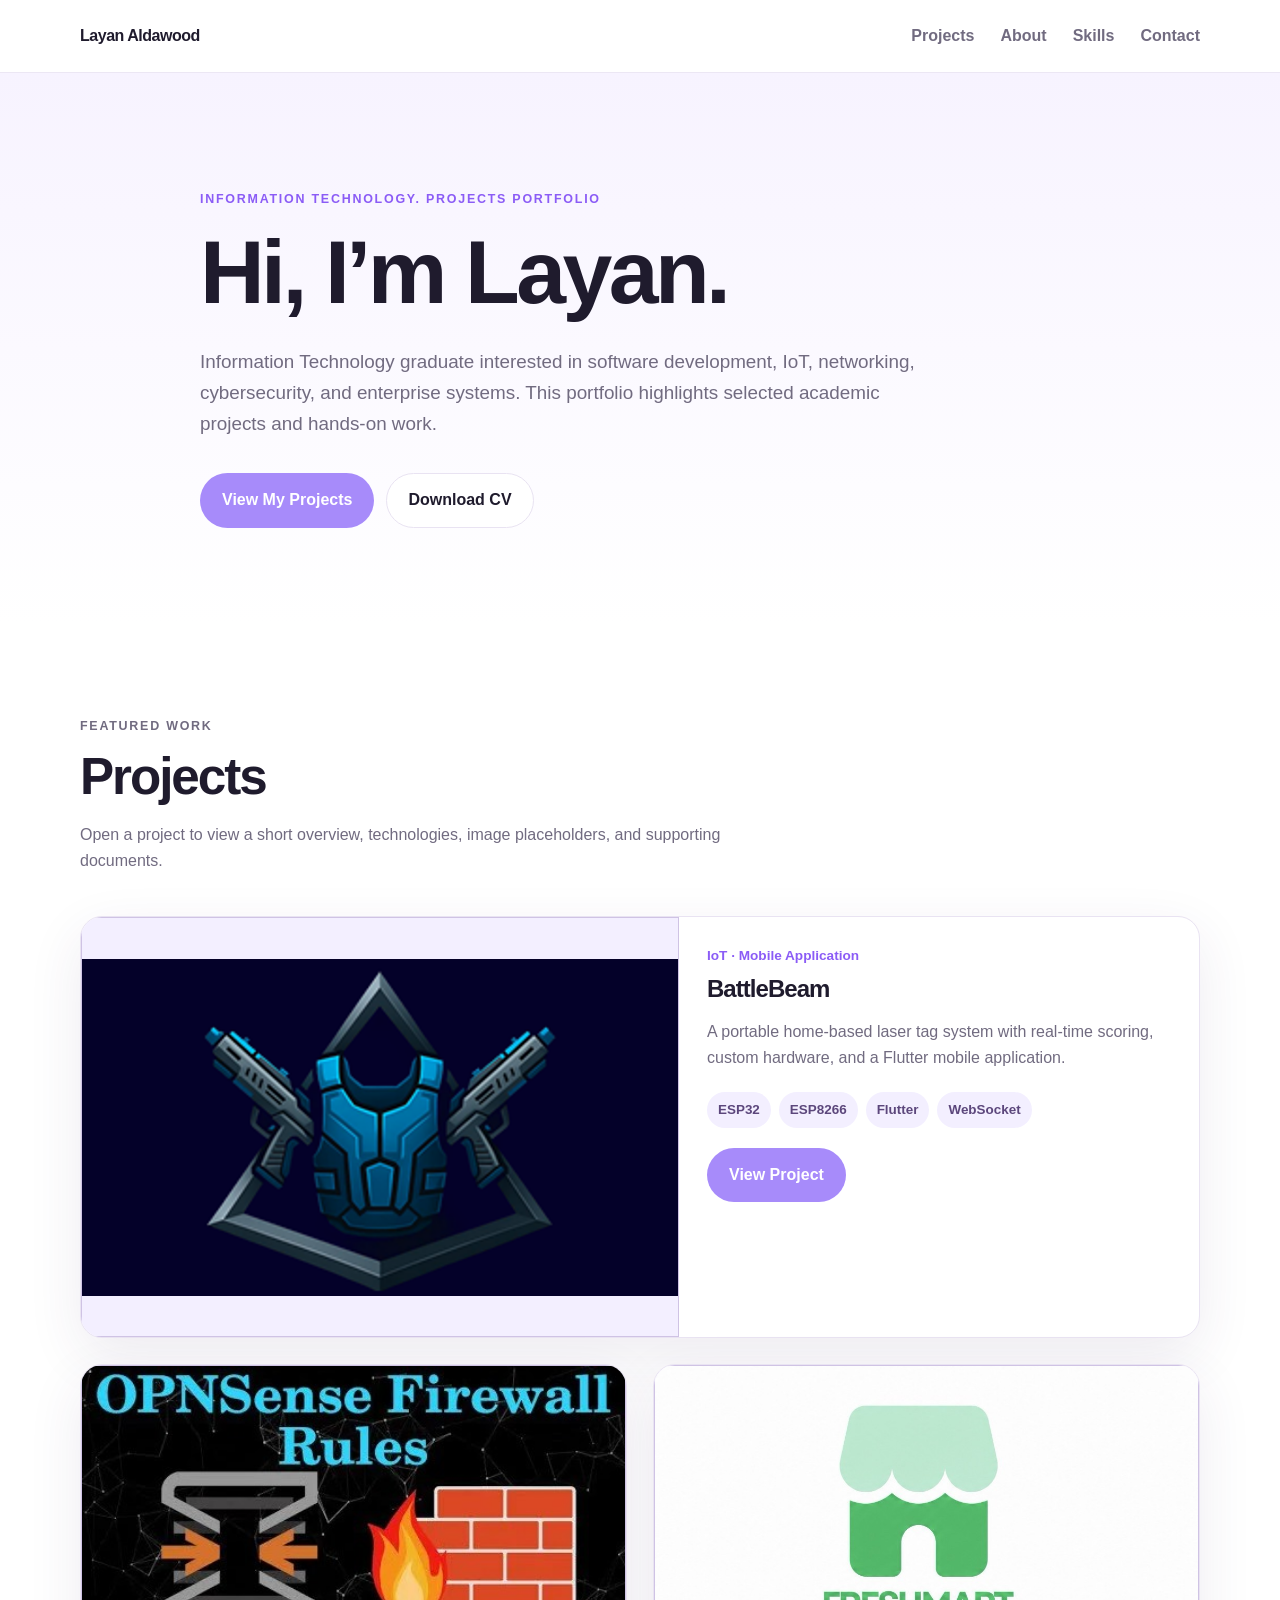
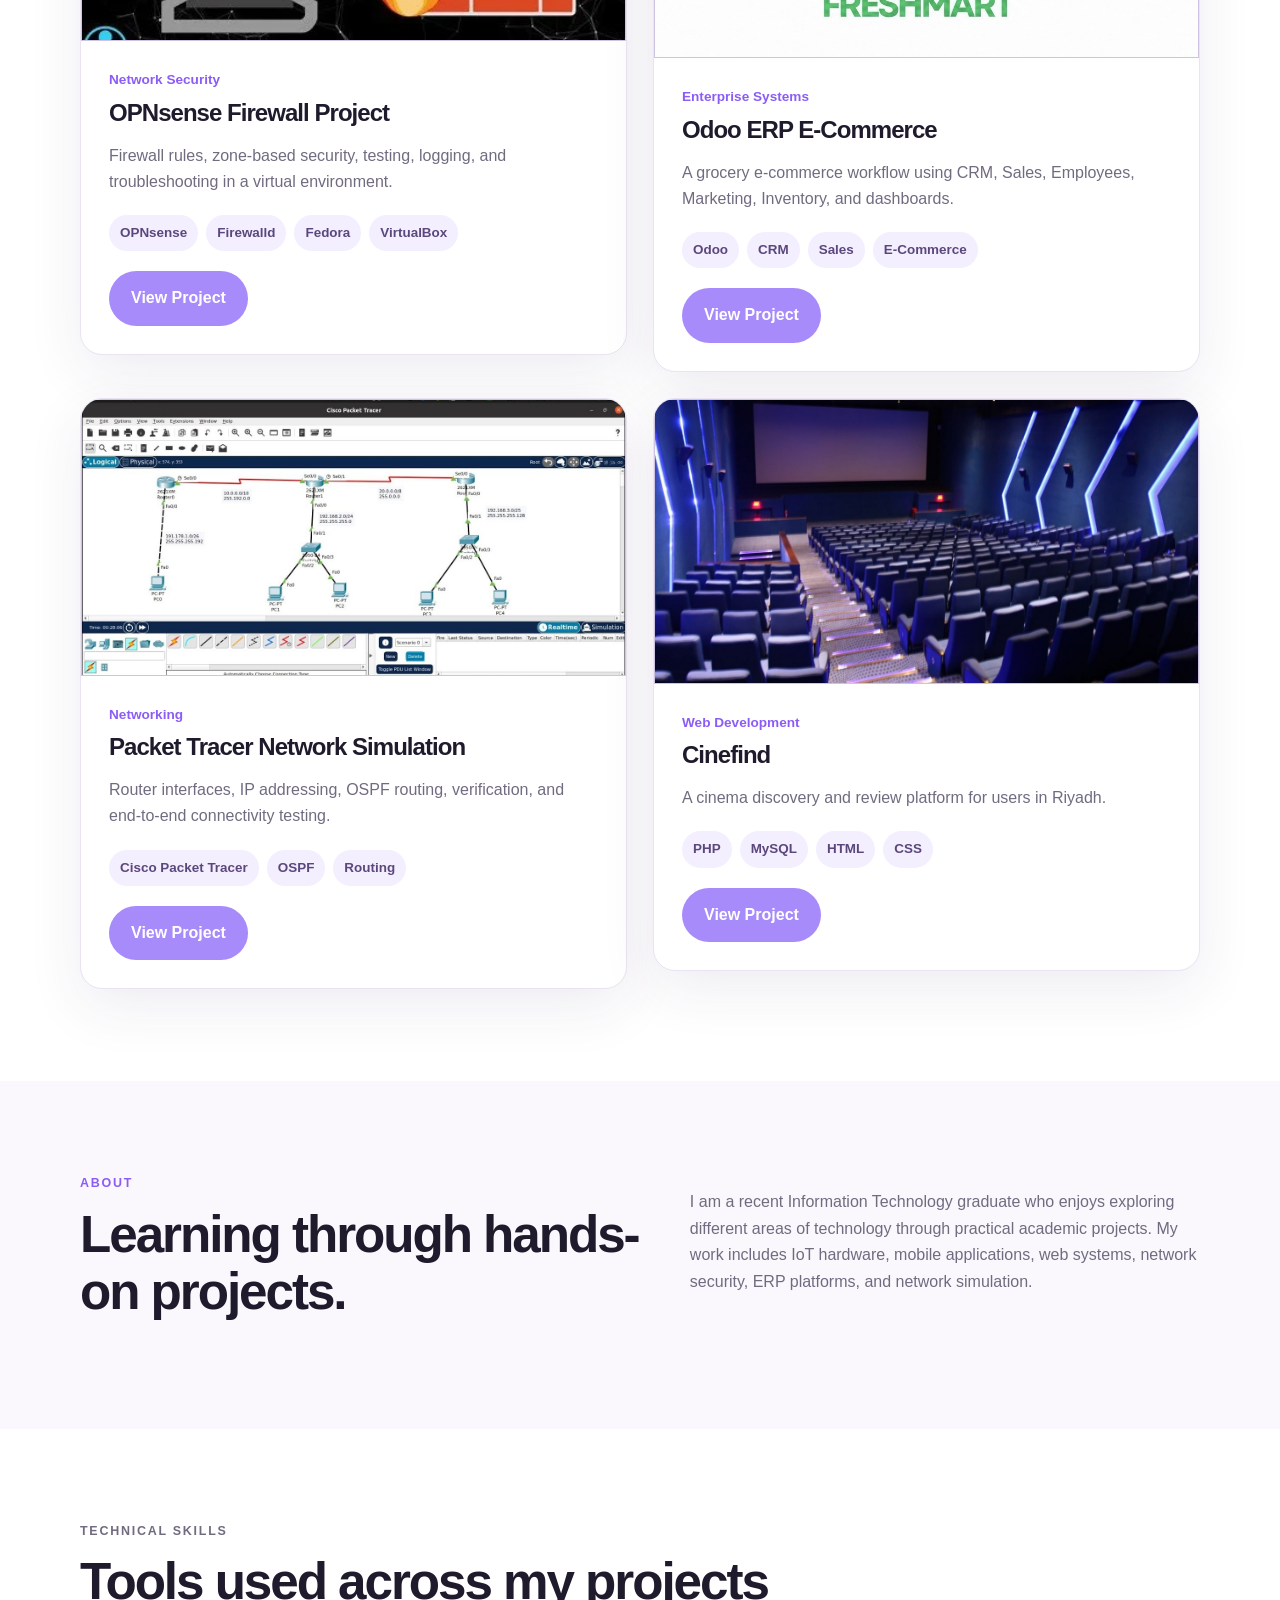
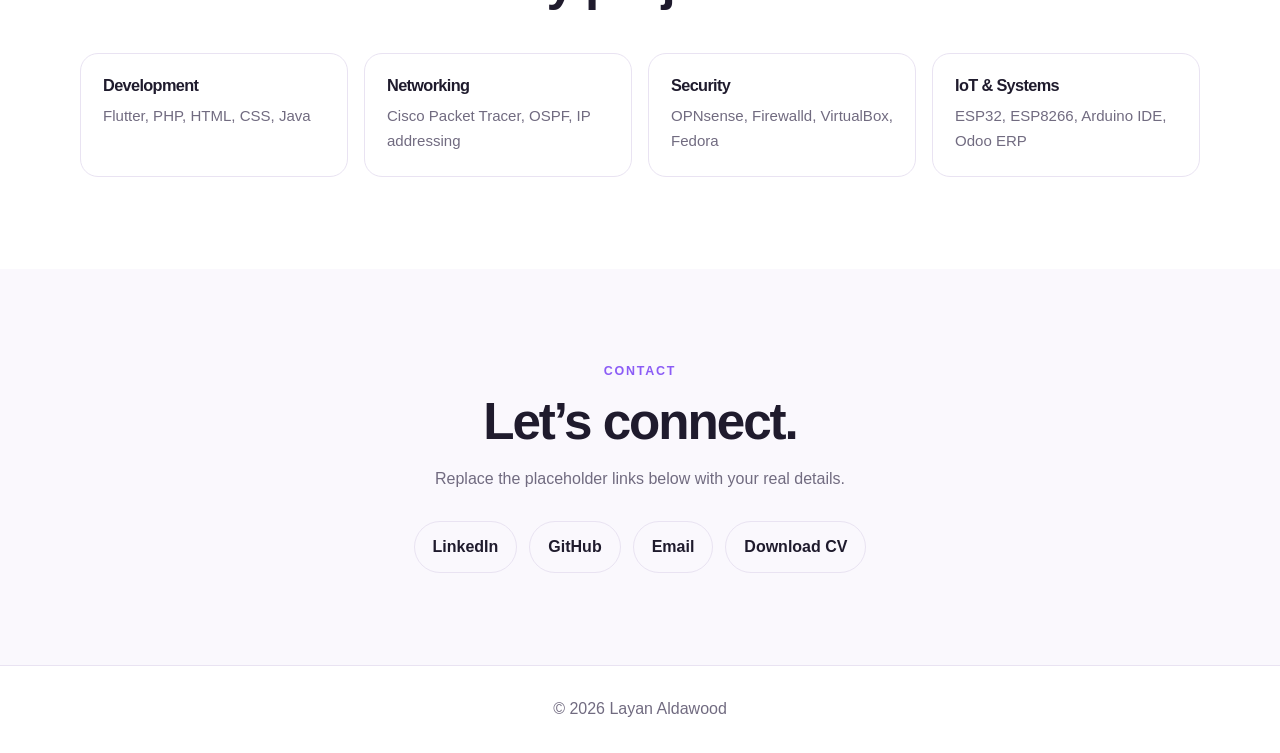
==== index.html @ c96e5647 "Update index.html" ====
<!DOCTYPE html>
<html lang="en">
 <head>
  <meta charset="utf-8"/>
  <meta content="width=device-width,initial-scale=1" name="viewport"/>
  <title>
   Layan Aldawood | IT Projects Portfolio
  </title>
  <meta content="Selected academic technology projects by Information Technology graduate Layan Aldawood." name="description"/>
  <link href="style.css" rel="stylesheet"/>
 </head>
 <body>
  <header class="site-header">
   <div class="container nav-wrap">
    <a class="brand" href="index.html">
     Layan Aldawood
    </a>
    <button aria-label="Open menu" class="menu-button">
     ☰
    </button>
    <nav class="nav-links">
     <a href="#projects">
      Projects
     </a>
     <a href="#about">
      About
     </a>
     <a href="#skills">
      Skills
     </a>
     <a href="#contact">
      Contact
     </a>
    </nav>
   </div>
  </header>
  <main>
   <section class="hero">
    <div class="container hero-content">
     <p class="eyebrow">
      INFORMATION TECHNOLOGY. PROJECTS PORTFOLIO
     </p>
     <h1>
      Hi, I’m Layan.
     </h1>
     <p class="hero-text">
      Information Technology graduate interested in software development, IoT, networking, cybersecurity, and enterprise systems. This portfolio highlights selected academic projects and hands-on work.
     </p>
     <div class="button-row">
      <a class="button primary" href="#projects">
       View My Projects
      </a>
      <a class="button secondary" href="resume/Layan_CV.pdf">
       Download CV
      </a>
     </div>
    </div>
   </section>
   <section class="section" id="projects">
    <div class="container">
     <div class="section-heading">
      <p class="eyebrow">
       FEATURED WORK
      </p>
      <h2>
       Projects
      </h2>
      <p>
       Open a project to view a short overview, technologies, image placeholders, and supporting documents.
      </p>
     </div>
     <div class="projects-grid">
      <article class="project-card featured">
       <div class="project-image placeholder image-wrap missing">
        <img alt="BattleBeam cover" src="images/battlebeam/cover1.png"/>
        <div class="placeholder-copy">
         <strong>
          Add BattleBeam cover
         </strong>
         <code>
          images/battlebeam/cover.png
         </code>
        </div>
       </div>
       <div class="project-card-content">
        <p class="project-type">
         IoT · Mobile Application
        </p>
        <h3>
         BattleBeam
        </h3>
        <p>
         A portable home-based laser tag system with real-time scoring, custom hardware, and a Flutter mobile application.
        </p>
        <div class="tags">
         <span>
          ESP32
         </span>
         <span>
          ESP8266
         </span>
         <span>
          Flutter
         </span>
         <span>
          WebSocket
         </span>
        </div>
        <a class="button primary" href="battlebeam.html">
         View Project
        </a>
       </div>
      </article>
      <article class="project-card">
       <div class="project-image placeholder image-wrap missing">
        <img alt="OPNsense project cover" src="images/opnsense/cover.jpg"/>
        <div class="placeholder-copy">
         <strong>
          Add OPNsense cover
         </strong>
         <code>
          images/opnsense/cover.png
         </code>
        </div>
       </div>
       <div class="project-card-content">
        <p class="project-type">
         Network Security
        </p>
        <h3>
         OPNsense Firewall Project
        </h3>
        <p>
         Firewall rules, zone-based security, testing, logging, and troubleshooting in a virtual environment.
        </p>
        <div class="tags">
         <span>
          OPNsense
         </span>
         <span>
          Firewalld
         </span>
         <span>
          Fedora
         </span>
         <span>
          VirtualBox
         </span>
        </div>
        <a class="button primary" href="opnsense.html">
         View Project
        </a>
       </div>
      </article>
      <article class="project-card">
       <div class="project-image placeholder image-wrap missing">
        <img alt="Odoo ERP project cover" src="images/erp/cover1.jpg"/>
        <div class="placeholder-copy">
         <strong>
          Add ERP cover
         </strong>
         <code>
          images/erp/cover.png
         </code>
        </div>
       </div>
       <div class="project-card-content">
        <p class="project-type">
         Enterprise Systems
        </p>
        <h3>
         Odoo ERP E-Commerce
        </h3>
        <p>
         A grocery e-commerce workflow using CRM, Sales, Employees, Marketing, Inventory, and dashboards.
        </p>
        <div class="tags">
         <span>
          Odoo
         </span>
         <span>
          CRM
         </span>
         <span>
          Sales
         </span>
         <span>
          E-Commerce
         </span>
        </div>
        <a class="button primary" href="erp.html">
         View Project
        </a>
       </div>
      </article>
      <article class="project-card">
       <div class="project-image placeholder image-wrap missing">
        <img alt="Packet Tracer project cover" src="images/packettracer/cover.jpg"/>
        <div class="placeholder-copy">
         <strong>
          Add network topology cover
         </strong>
         <code>
          images/packettracer/cover.png
         </code>
        </div>
       </div>
       <div class="project-card-content">
        <p class="project-type">
         Networking
        </p>
        <h3>
         Packet Tracer Network Simulation
        </h3>
        <p>
         Router interfaces, IP addressing, OSPF routing, verification, and end-to-end connectivity testing.
        </p>
        <div class="tags">
         <span>
          Cisco Packet Tracer
         </span>
         <span>
          OSPF
         </span>
         <span>
          Routing
         </span>
        </div>
        <a class="button primary" href="packettracer.html">
         View Project
        </a>
       </div>
      </article>
      <article class="project-card">
       <div class="project-image placeholder image-wrap missing">
        <img alt="Cinefind project cover" src="images/cinefind/cover.jpg"/>
        <div class="placeholder-copy">
         <strong>
          Add Cinefind cover
         </strong>
         <code>
          images/cinefind/cover.png
         </code>
        </div>
       </div>
       <div class="project-card-content">
        <p class="project-type">
         Web Development
        </p>
        <h3>
         Cinefind
        </h3>
        <p>
         A cinema discovery and review platform for users in Riyadh.
        </p>
        <div class="tags">
         <span>
          PHP
         </span>
         <span>
          MySQL
         </span>
         <span>
          HTML
         </span>
         <span>
          CSS
         </span>
        </div>
        <a class="button primary" href="cinefind.html">
         View Project
        </a>
       </div>
      </article>
     </div>
    </div>
   </section>
   <section class="section soft-section" id="about">
    <div class="container content-grid">
     <div>
      <p class="eyebrow">
       ABOUT
      </p>
      <h2>
       Learning through hands-on projects.
      </h2>
     </div>
     <p class="project-copy">
      I am a recent Information Technology graduate who enjoys exploring different areas of technology through practical academic projects. My work includes IoT hardware, mobile applications, web systems, network security, ERP platforms, and network simulation.
     </p>
    </div>
   </section>
   <section class="section" id="skills">
    <div class="container">
     <div class="section-heading">
      <p class="eyebrow">
       TECHNICAL SKILLS
      </p>
      <h2>
       Tools used across my projects
      </h2>
     </div>
     <div class="skills-grid">
      <div class="skill-card">
       <h3>
        Development
       </h3>
       <p>
        Flutter, PHP, HTML, CSS, Java
       </p>
      </div>
      <div class="skill-card">
       <h3>
        Networking
       </h3>
       <p>
        Cisco Packet Tracer, OSPF, IP addressing
       </p>
      </div>
      <div class="skill-card">
       <h3>
        Security
       </h3>
       <p>
        OPNsense, Firewalld, VirtualBox, Fedora
       </p>
      </div>
      <div class="skill-card">
       <h3>
        IoT &amp; Systems
       </h3>
       <p>
        ESP32, ESP8266, Arduino IDE, Odoo ERP
       </p>
      </div>
     </div>
    </div>
   </section>
   <section class="section soft-section" id="contact">
    <div class="container contact-box">
     <p class="eyebrow">
      CONTACT
     </p>
     <h2>
      Let’s connect.
     </h2>
     <p class="project-copy">
      Replace the placeholder links below with your real details.
     </p>
     <div class="contact-links">
      <a href="#">
       LinkedIn
      </a>
      <a href="#">
       GitHub
      </a>
      <a href="mailto:your-email@example.com">
       Email
      </a>
      <a href="resume/Layan_CV.pdf">
       Download CV
      </a>
     </div>
    </div>
   </section>
  </main>
  <footer>
   © 2026 Layan Aldawood
  </footer>
  <script src="script.js">
  </script>
 </body>
</html>
---- style.css ----
:root {

    --bg: #ffffff;

    --text: #1f1b2d;

    --muted: #716b80;

    --line: #e9e3f2;

    --soft: #faf8fd;

    --accent: #a78bfa;

    --accent-dark: #8b5cf6;

    --accent-soft: #f3efff;

    --card: #ffffff;

    --radius: 22px;

    --shadow: 0 18px 55px rgba(69, 45, 105, 0.09);

}

/* ================= GENERAL ================= */

* {

    box-sizing: border-box;

}

html {

    scroll-behavior: smooth;

}

body {

    margin: 0;

    font-family: Inter, Arial, Helvetica, sans-serif;

    color: var(--text);

    background: var(--bg);

    line-height: 1.65;

}

img {

    max-width: 100%;

    display: block;

}

a {

    color: inherit;

}

.container {

    width: min(1120px, calc(100% - 40px));

    margin: 0 auto;

}


/* ================= HEADER ================= */

.site-header {

    position: sticky;

    top: 0;

    z-index: 20;

    background: rgba(255, 255, 255, 0.9);

    backdrop-filter: blur(14px);

    border-bottom: 1px solid rgba(233, 227, 242, 0.85);

}

.nav-wrap {

    min-height: 72px;

    display: flex;

    align-items: center;

    justify-content: space-between;

}

.brand {

    font-weight: 850;

    text-decoration: none;

    letter-spacing: -0.03em;

}

.nav-links {

    display: flex;

    gap: 26px;

}

.nav-links a {

    text-decoration: none;

    color: var(--muted);

    font-weight: 650;

}

.nav-links a:hover {

    color: var(--accent-dark);

}

.menu-button {

    display: none;

    border: 0;

    background: transparent;

    font-size: 26px;

}


/* ================= HERO ================= */

.hero,

.project-hero {

    background: linear-gradient(

        180deg,

        #f7f3ff 0%,

        #ffffff 100%

    );

}

.hero {

    padding: 116px 0 96px;

}

.hero-content {

    max-width: 880px;

}

.eyebrow {

    margin: 0 0 12px;

    font-size: 0.78rem;

    font-weight: 850;

    letter-spacing: 0.14em;

    color: var(--accent-dark);

}

h1,

h2,

h3 {

    line-height: 1.12;

    letter-spacing: -0.04em;

}

h1 {

    font-size: clamp(3rem, 7vw, 6rem);

    margin: 0;

}

h2 {

    font-size: clamp(2rem, 4vw, 3.35rem);

    margin: 0 0 16px;

}

h3 {

    font-size: 1.5rem;

    margin: 0 0 10px;

}

.hero-text {

    max-width: 720px;

    color: var(--muted);

    font-size: 1.18rem;

    margin: 24px 0 34px;

}


/* ================= BUTTONS ================= */

.button {

    display: inline-flex;

    align-items: center;

    justify-content: center;

    padding: 13px 21px;

    border-radius: 999px;

    text-decoration: none;

    font-weight: 800;

    border: 1px solid transparent;

    transition: 0.2s ease;

}

.button.primary {

    color: #ffffff;

    background: var(--accent);

}

.button.primary:hover {

    background: var(--accent-dark);

    transform: translateY(-1px);

}

.button.secondary {

    background: #ffffff;

    border-color: var(--line);

}

.button.secondary:hover {

    border-color: var(--accent);

    color: var(--accent-dark);

}

.button-row {

    display: flex;

    flex-wrap: wrap;

    gap: 12px;

}


/* ================= SECTIONS ================= */

.section {

    padding: 92px 0;

}

.soft-section {

    background: var(--soft);

}

.section-heading {

    max-width: 720px;

    margin-bottom: 42px;

}

.section-heading p {

    color: var(--muted);

}


/* ================= PROJECT CARDS ================= */

.projects-grid {

    display: grid;

    grid-template-columns: repeat(2, 1fr);

    gap: 26px;

    align-items: start;

}

.project-card {

    overflow: hidden;

    border: 1px solid var(--line);

    border-radius: var(--radius);

    background: var(--card);

    box-shadow: var(--shadow);

    transition: 0.2s ease;

}

.project-card:hover {

    transform: translateY(-4px);

    border-color: #d9cdf5;

}

.project-card.featured {

    grid-column: span 2;

    display: grid;

    grid-template-columns: 1.15fr 1fr;

}

.project-card-content {

    padding: 28px;

}

.project-type {

    margin: 0 0 8px;

    color: var(--accent-dark);

    font-weight: 800;

    font-size: 0.85rem;

}

.project-card-content > p:not(.project-type) {

    color: var(--muted);

}


/* ================= PROJECT IMAGES ================= */

/*

    الصور العادية:

    الإطار يأخذ ارتفاع الصورة نفسها.

*/

.project-card:not(.featured) .project-image {

    min-height: 0;

    height: auto;

    padding: 0;

    display: block;

    background: var(--accent-soft);

}

/*

    BattleBeam فقط:

    يبقى له إطار كبير وثابت.

*/

.project-card.featured .project-image {

    height: 420px;

    min-height: 420px;

    display: flex;

    align-items: center;

    justify-content: center;

    background: var(--accent-soft);

}

/*

    الحاوية العامة للصورة.

*/

.image-wrap {

    position: relative;

    overflow: hidden;

}

/*

    صور المشاريع العادية:

    تظهر بالحجم الطبيعي داخل عرض الكارد.

*/

.project-card:not(.featured) .image-wrap img {

    width: 100%;

    height: auto;

    object-fit: contain;

    display: block;

}

/*

    صورة BattleBeam:

    تظهر كاملة داخل الإطار الكبير.

*/

.project-card.featured .image-wrap img {

    width: 100%;

    height: 100%;

    object-fit: contain;

    display: block;

}

/*

    صور صفحات المشاريع، مثل:

    hero.jpg وgallery.

*/

.hero-media img,

.gallery-item img {

    width: 100%;

    height: 100%;

    object-fit: contain;

    display: block;

}

/*

    إزالة المساحة الداخلية عندما تكون الصورة موجودة.

*/

.image-wrap:not(.missing) {

    padding: 0;

    border-style: solid;

    background: #ffffff;

}

/*

    إخفاء الصورة عندما لا تكون موجودة.

*/

.image-wrap.missing img {

    display: none;

}

/*

    إخفاء رسالة Add Image عندما تظهر الصورة.

*/

.image-wrap:not(.missing) .placeholder-copy {

    display: none;

}


/* ================= TAGS ================= */

.tags {

    display: flex;

    flex-wrap: wrap;

    gap: 8px;

    margin: 20px 0;

}

.tags span {

    padding: 7px 11px;

    border-radius: 999px;

    background: var(--accent-soft);

    color: #5c477c;

    font-size: 0.84rem;

    font-weight: 750;

}


/* ================= PLACEHOLDERS ================= */

.placeholder {

    position: relative;

    display: grid;

    place-items: center;

    padding: 24px;

    color: var(--muted);

    text-align: center;

    border: 1px dashed #cfc3e4;

    background: #f8f5fc;

    overflow: hidden;

}

.placeholder .placeholder-copy {

    position: relative;

    z-index: 2;

}

.placeholder strong {

    display: block;

    color: #493c5f;

    margin-bottom: 5px;

}

.placeholder code {

    font-size: 0.78rem;

    color: #766a86;

    overflow-wrap: anywhere;

}


/* ================= CONTENT ================= */

.content-grid {

    display: grid;

    grid-template-columns: 1.05fr 0.95fr;

    gap: 46px;

}

.project-copy,

.info-card p,

.info-card li {

    color: var(--muted);

}

.info-card {

    border: 1px solid var(--line);

    border-radius: 18px;

    padding: 26px;

    background: #ffffff;

}


/* ================= CONTACT ================= */

.contact-box {

    text-align: center;

}

.contact-links {

    display: flex;

    flex-wrap: wrap;

    justify-content: center;

    gap: 12px;

    margin-top: 28px;

}

.contact-links a {

    text-decoration: none;

    border: 1px solid var(--line);

    border-radius: 999px;

    padding: 12px 18px;

    font-weight: 800;

}

.contact-links a:hover {

    border-color: var(--accent);

    color: var(--accent-dark);

}


/* ================= FOOTER ================= */

footer {

    border-top: 1px solid var(--line);

    padding: 30px 0;

    color: var(--muted);

    text-align: center;

}


/* ================= PROJECT PAGES ================= */

.project-hero {

    padding: 86px 0 52px;

}

.project-hero h1 {

    font-size: clamp(2.8rem, 6vw, 5rem);

}

.hero-media {

    margin-top: 40px;

    min-height: 490px;

    border-radius: 24px;

}

.gallery-grid {

    display: grid;

    grid-template-columns: repeat(2, 1fr);

    gap: 18px;

}

.gallery-item {

    min-height: 250px;

    border-radius: 16px;

}

.documents {

    display: flex;

    flex-wrap: wrap;

    gap: 12px;

}

.back-link {

    display: inline-flex;

    margin-bottom: 20px;

    text-decoration: none;

    color: var(--accent-dark);

    font-weight: 800;

}

.note {

    padding: 18px;

    border: 1px solid #d8cdf0;

    background: #faf7ff;

    border-radius: 14px;

    color: #514661;

}


/* ================= SKILLS ================= */

.skills-grid {

    display: grid;

    grid-template-columns: repeat(4, 1fr);

    gap: 16px;

}

.skill-card {

    border: 1px solid var(--line);

    border-radius: 18px;

    padding: 22px;

    background: #ffffff;

}

.skill-card h3 {

    font-size: 1.02rem;

}

.skill-card p {

    margin: 0;

    color: var(--muted);

    font-size: 0.94rem;

}

.small {

    font-size: 0.92rem;

}

.center {

    text-align: center;

}


/* ================= MOBILE ================= */

@media (max-width: 820px) {

    .container {

        width: min(100% - 24px, 1120px);

    }

    .menu-button {

        display: block;

    }

    .nav-links {

        display: none;

        position: absolute;

        left: 12px;

        right: 12px;

        top: 70px;

        flex-direction: column;

        padding: 18px;

        border: 1px solid var(--line);

        border-radius: 16px;

        background: #ffffff;

        box-shadow: var(--shadow);

    }

    .nav-links.open {

        display: flex;

    }

    .hero {

        padding: 88px 0 70px;

    }

    .section {

        padding: 70px 0;

    }

    .projects-grid {

        grid-template-columns: 1fr;

    }

    .project-card.featured {

        grid-column: auto;

        display: block;

    }

    /*

        BattleBeam على الجوال.

    */

    .project-card.featured .project-image {

        height: 245px;

        min-height: 245px;

    }

    /*

        الصور العادية على الجوال:

        تبقى على قد الصورة.

    */

    .project-card:not(.featured) .project-image {

        min-height: 0;

        height: auto;

    }

    .project-card:not(.featured) .image-wrap img {

        width: 100%;

        height: auto;

    }

    .content-grid,

    .gallery-grid,

    .skills-grid {

        grid-template-columns: 1fr;

    }

    .hero-media {

        min-height: 320px;

    }

    .gallery-item {

        min-height: 210px;

    }

}
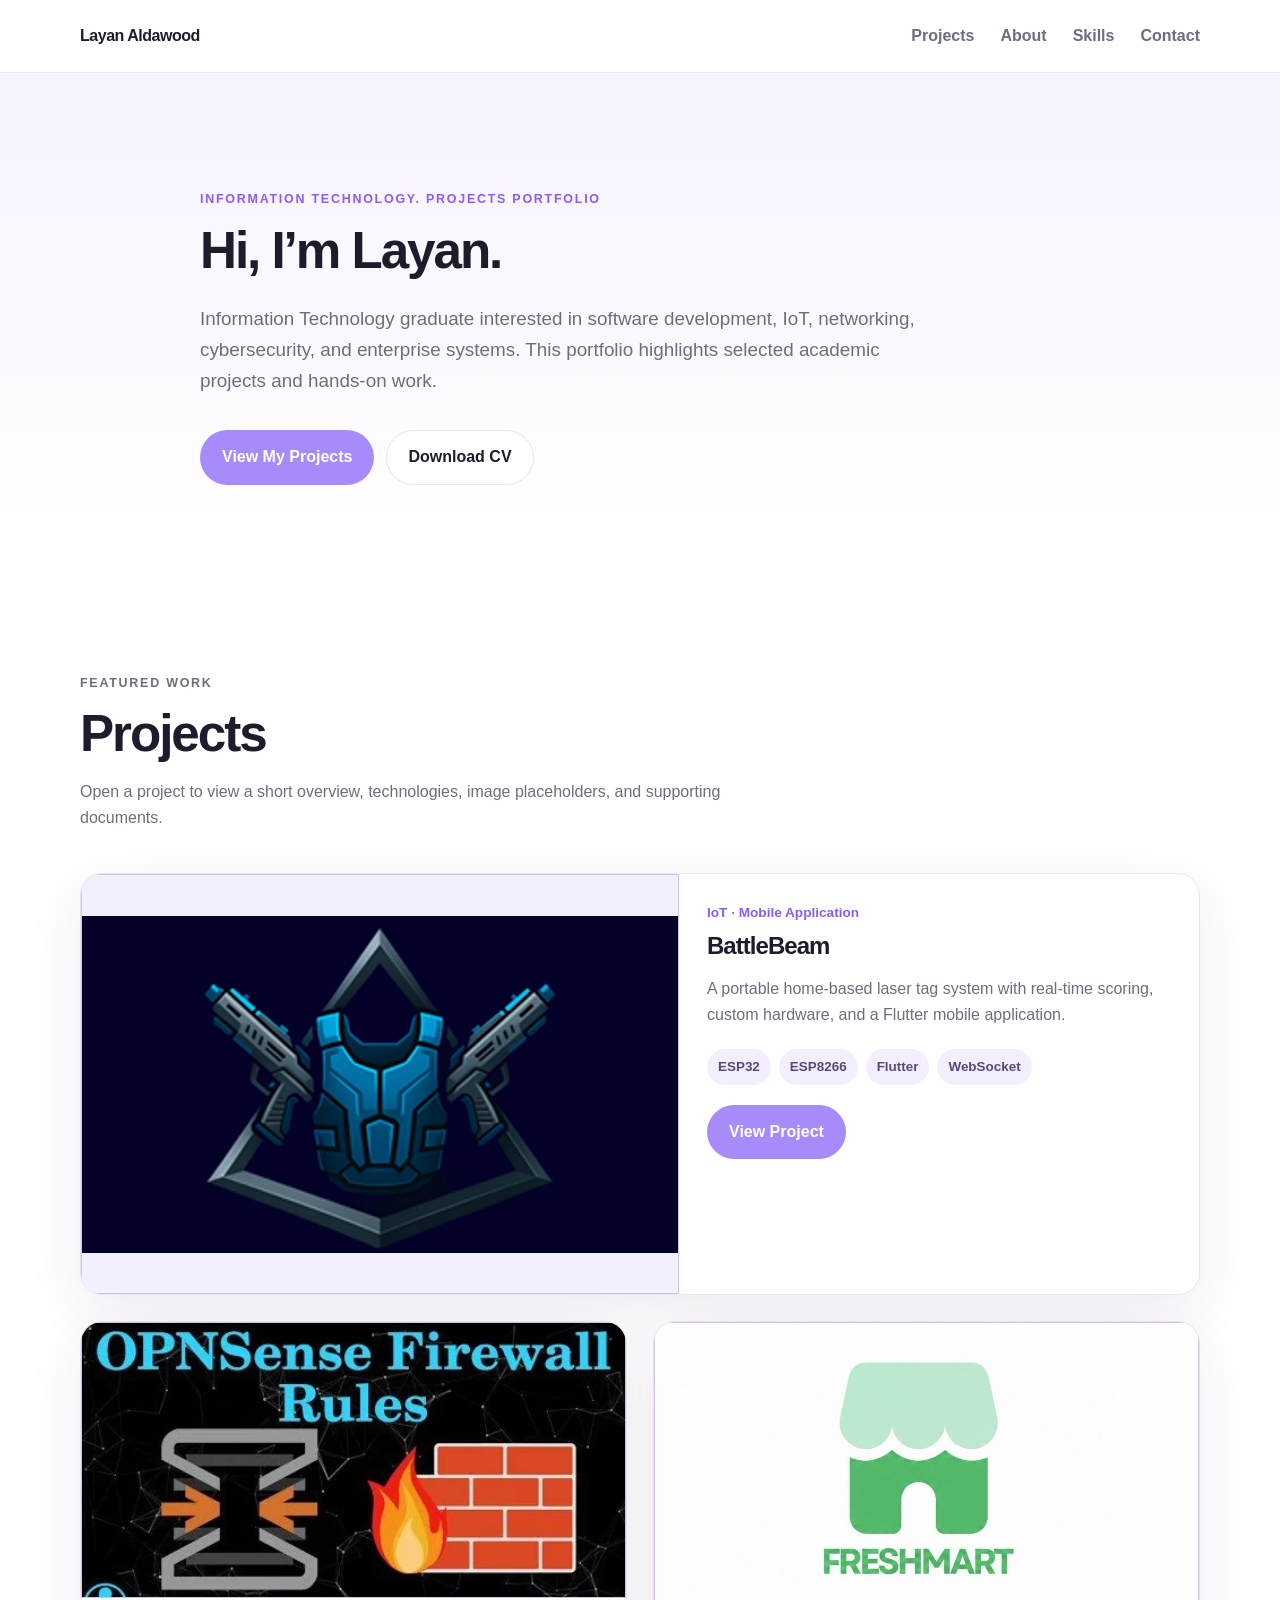
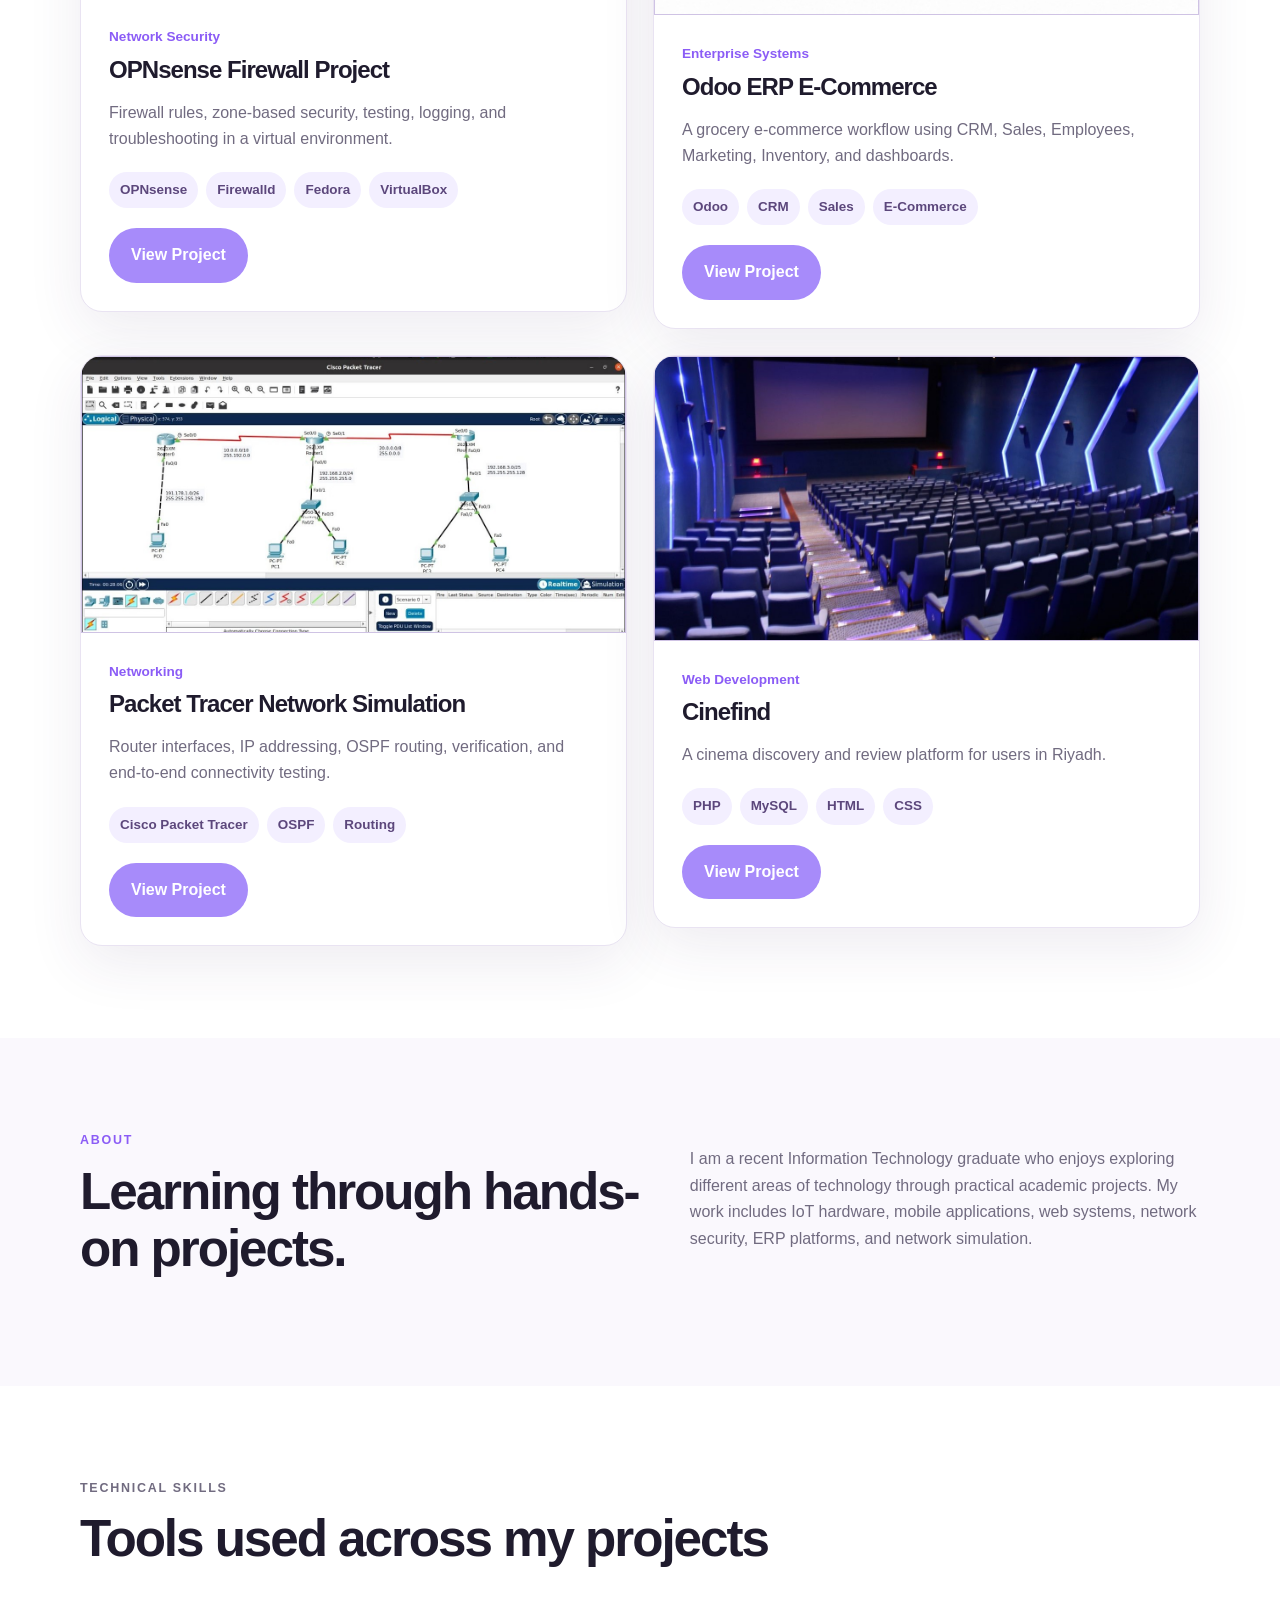
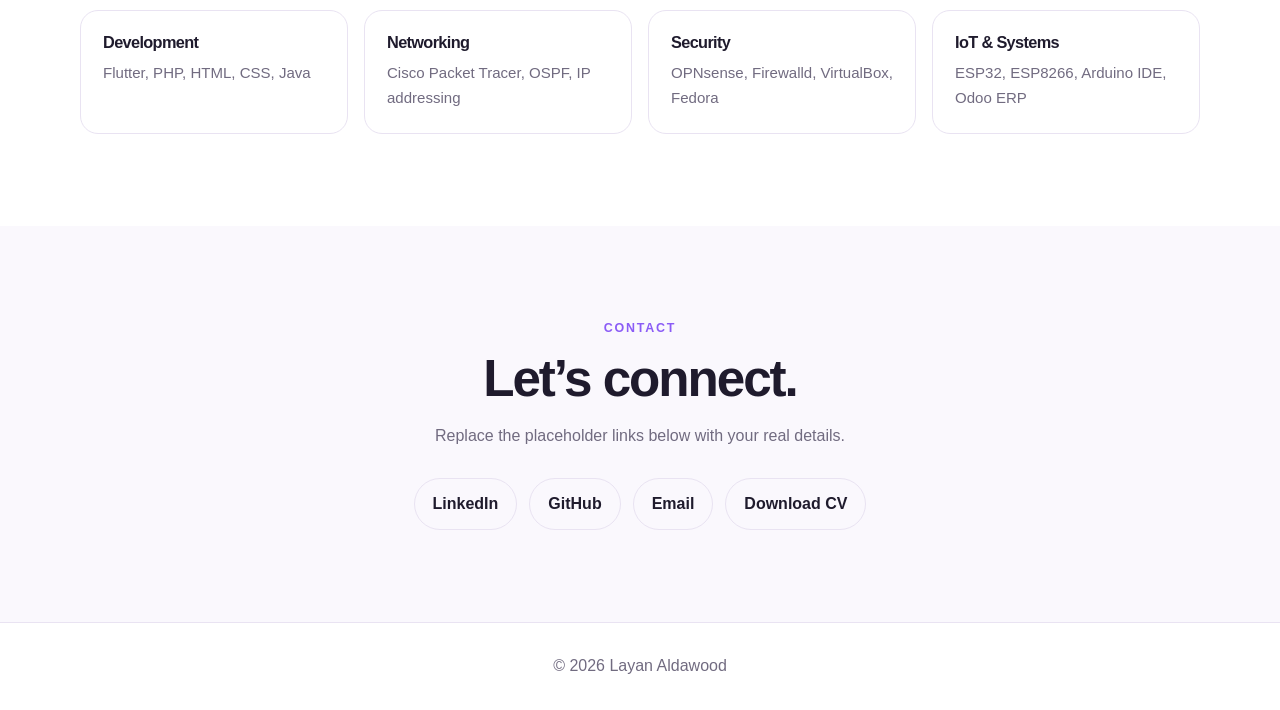
==== commit f6b89f3b: "Update index.html" ====
--- a/index.html
+++ b/index.html
@@ -40,9 +40,9 @@
      <p class="eyebrow">
       INFORMATION TECHNOLOGY. PROJECTS PORTFOLIO
      </p>
-     <h1>
+     <h2>
       Hi, I’m Layan.
-     </h1>
+     </h2>
      <p class="hero-text">
       Information Technology graduate interested in software development, IoT, networking, cybersecurity, and enterprise systems. This portfolio highlights selected academic projects and hands-on work.
      </p>
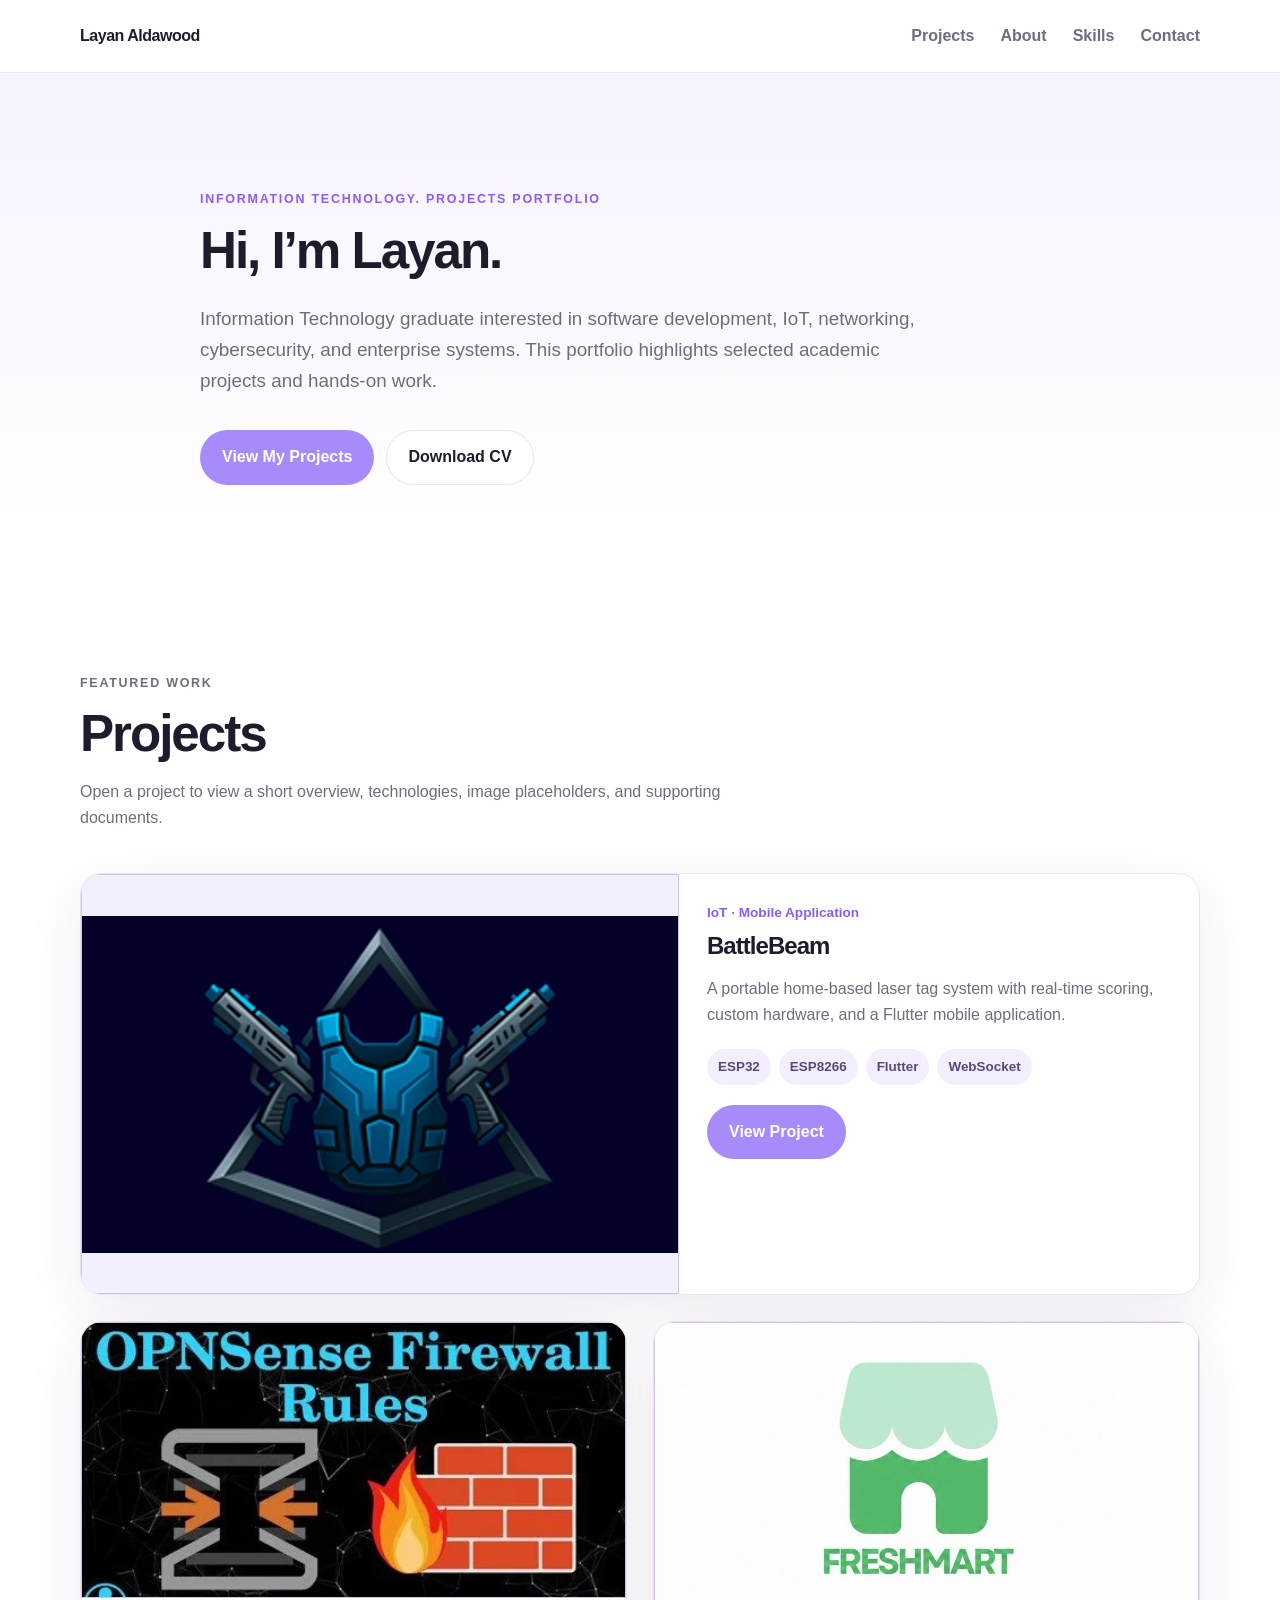
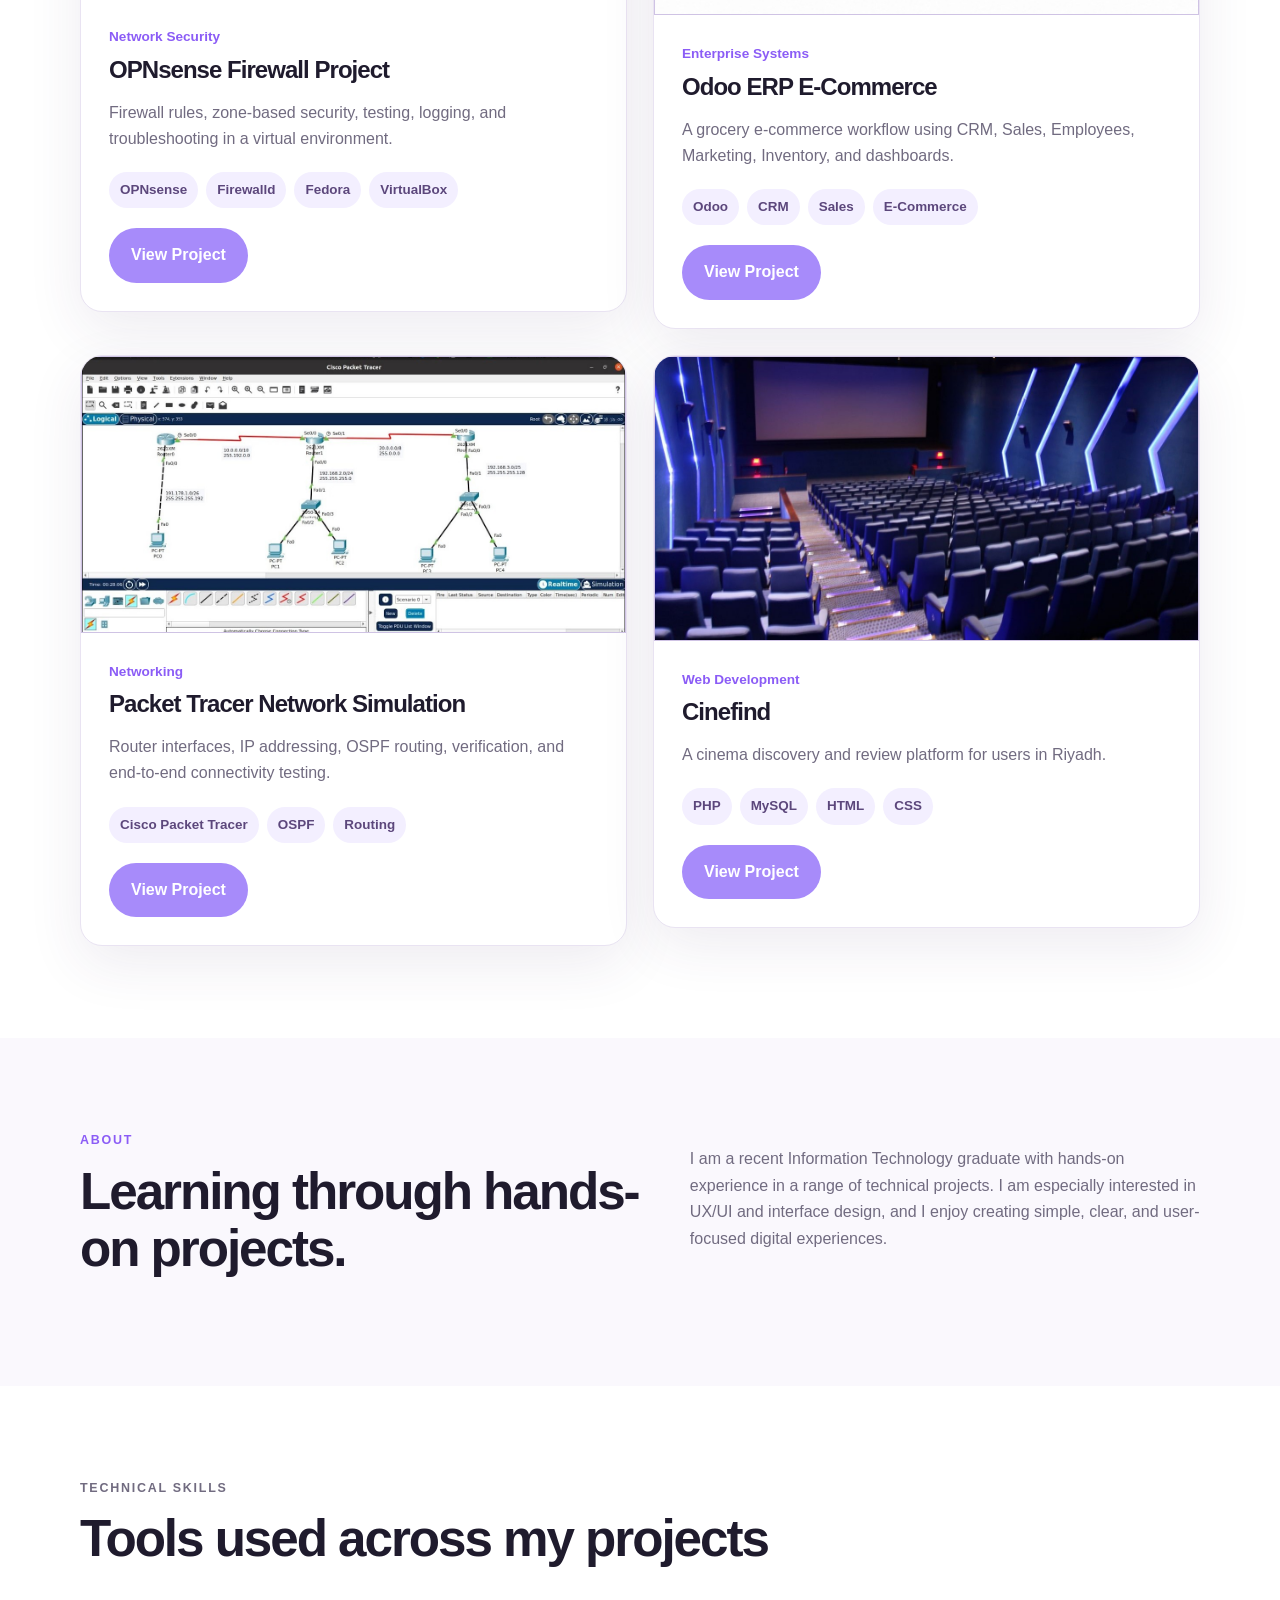
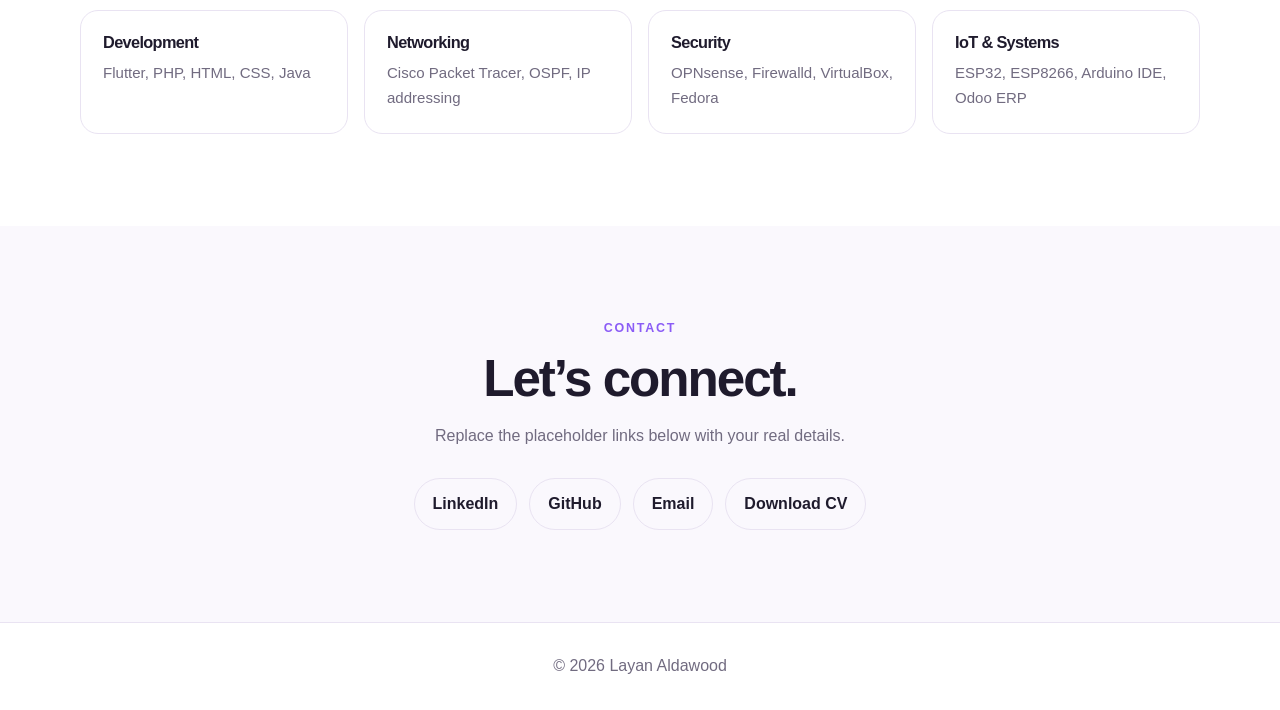
==== commit cbf58edb: "Update index.html" ====
--- a/index.html
+++ b/index.html
@@ -286,7 +286,7 @@
       </h2>
      </div>
      <p class="project-copy">
-      I am a recent Information Technology graduate who enjoys exploring different areas of technology through practical academic projects. My work includes IoT hardware, mobile applications, web systems, network security, ERP platforms, and network simulation.
+      I am a recent Information Technology graduate with hands-on experience in a range of technical projects. I am especially interested in UX/UI and interface design, and I enjoy creating simple, clear, and user-focused digital experiences.
      </p>
     </div>
    </section>
@@ -354,7 +354,7 @@
       <a href="#">
        GitHub
       </a>
-      <a href="mailto:your-email@example.com">
+      <a href="mailto:aldawoodlayan@gmail.com">
        Email
       </a>
       <a href="resume/Layan_CV.pdf">
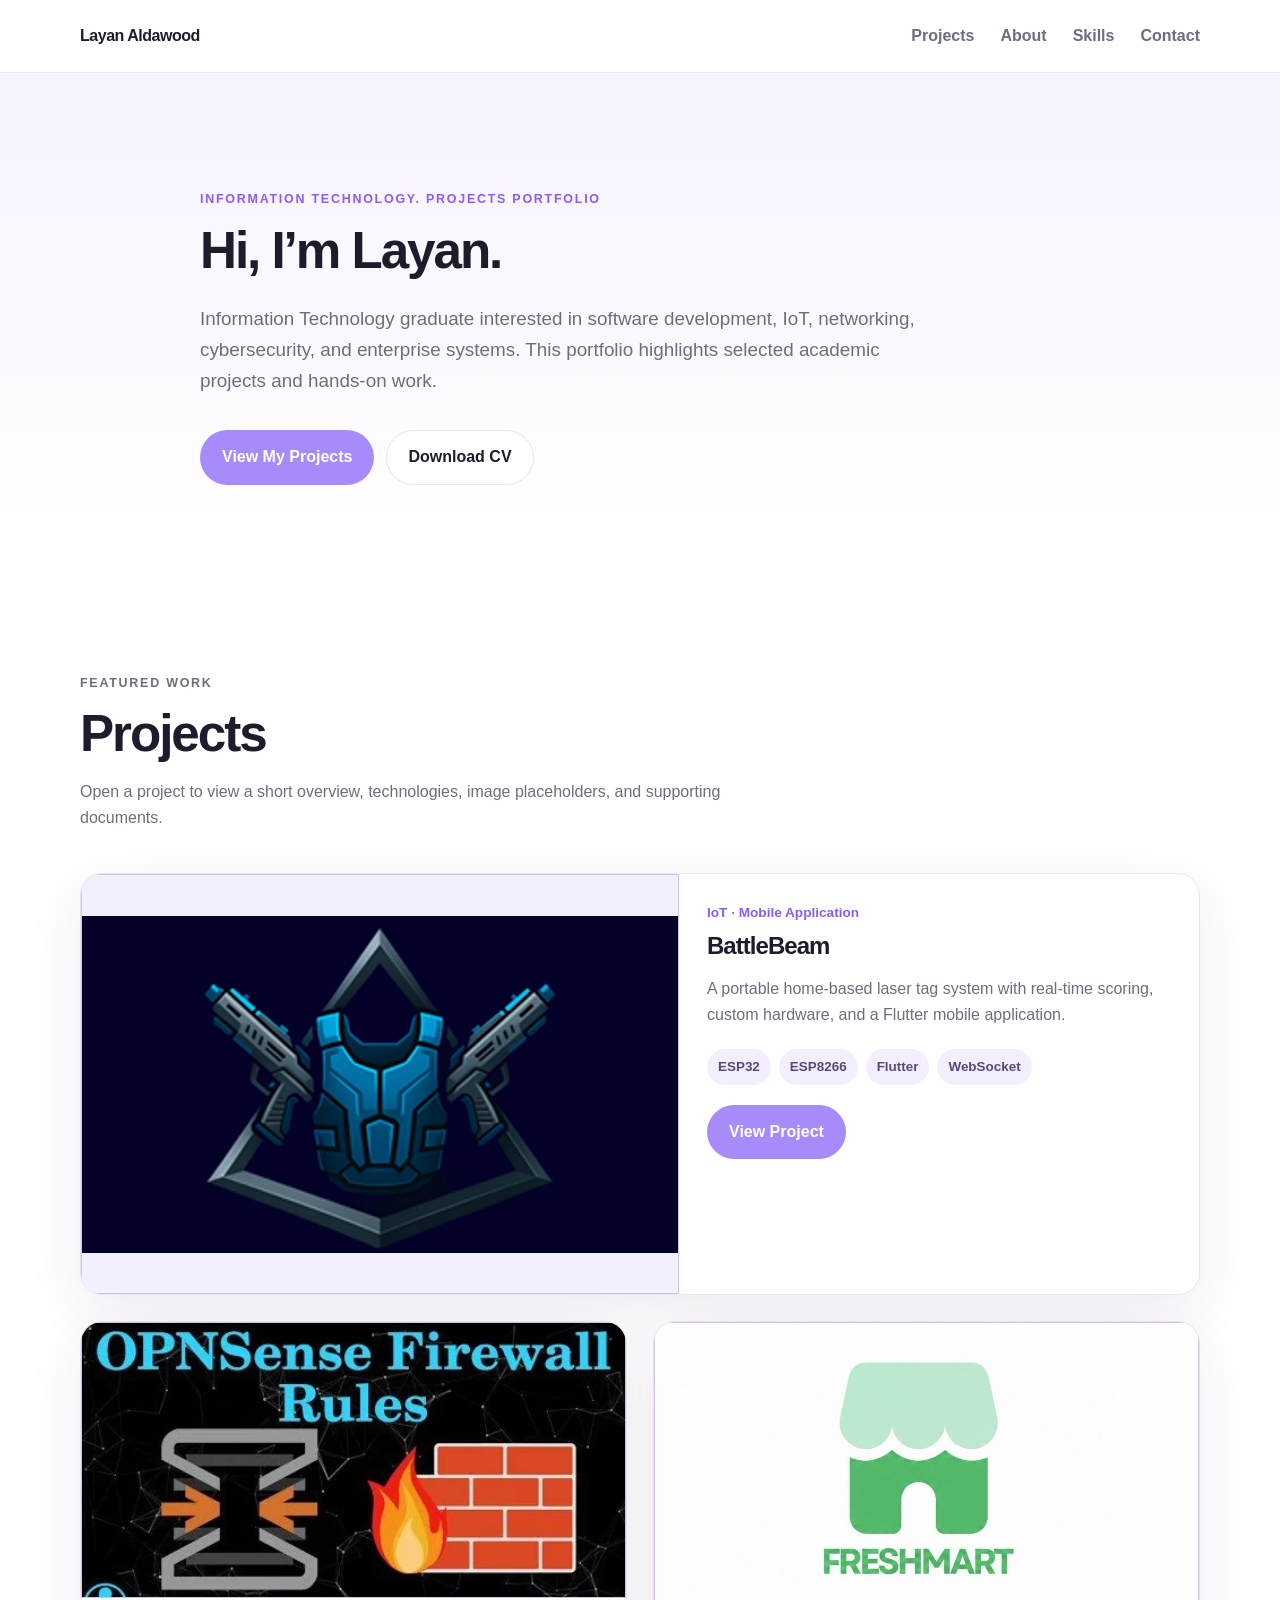
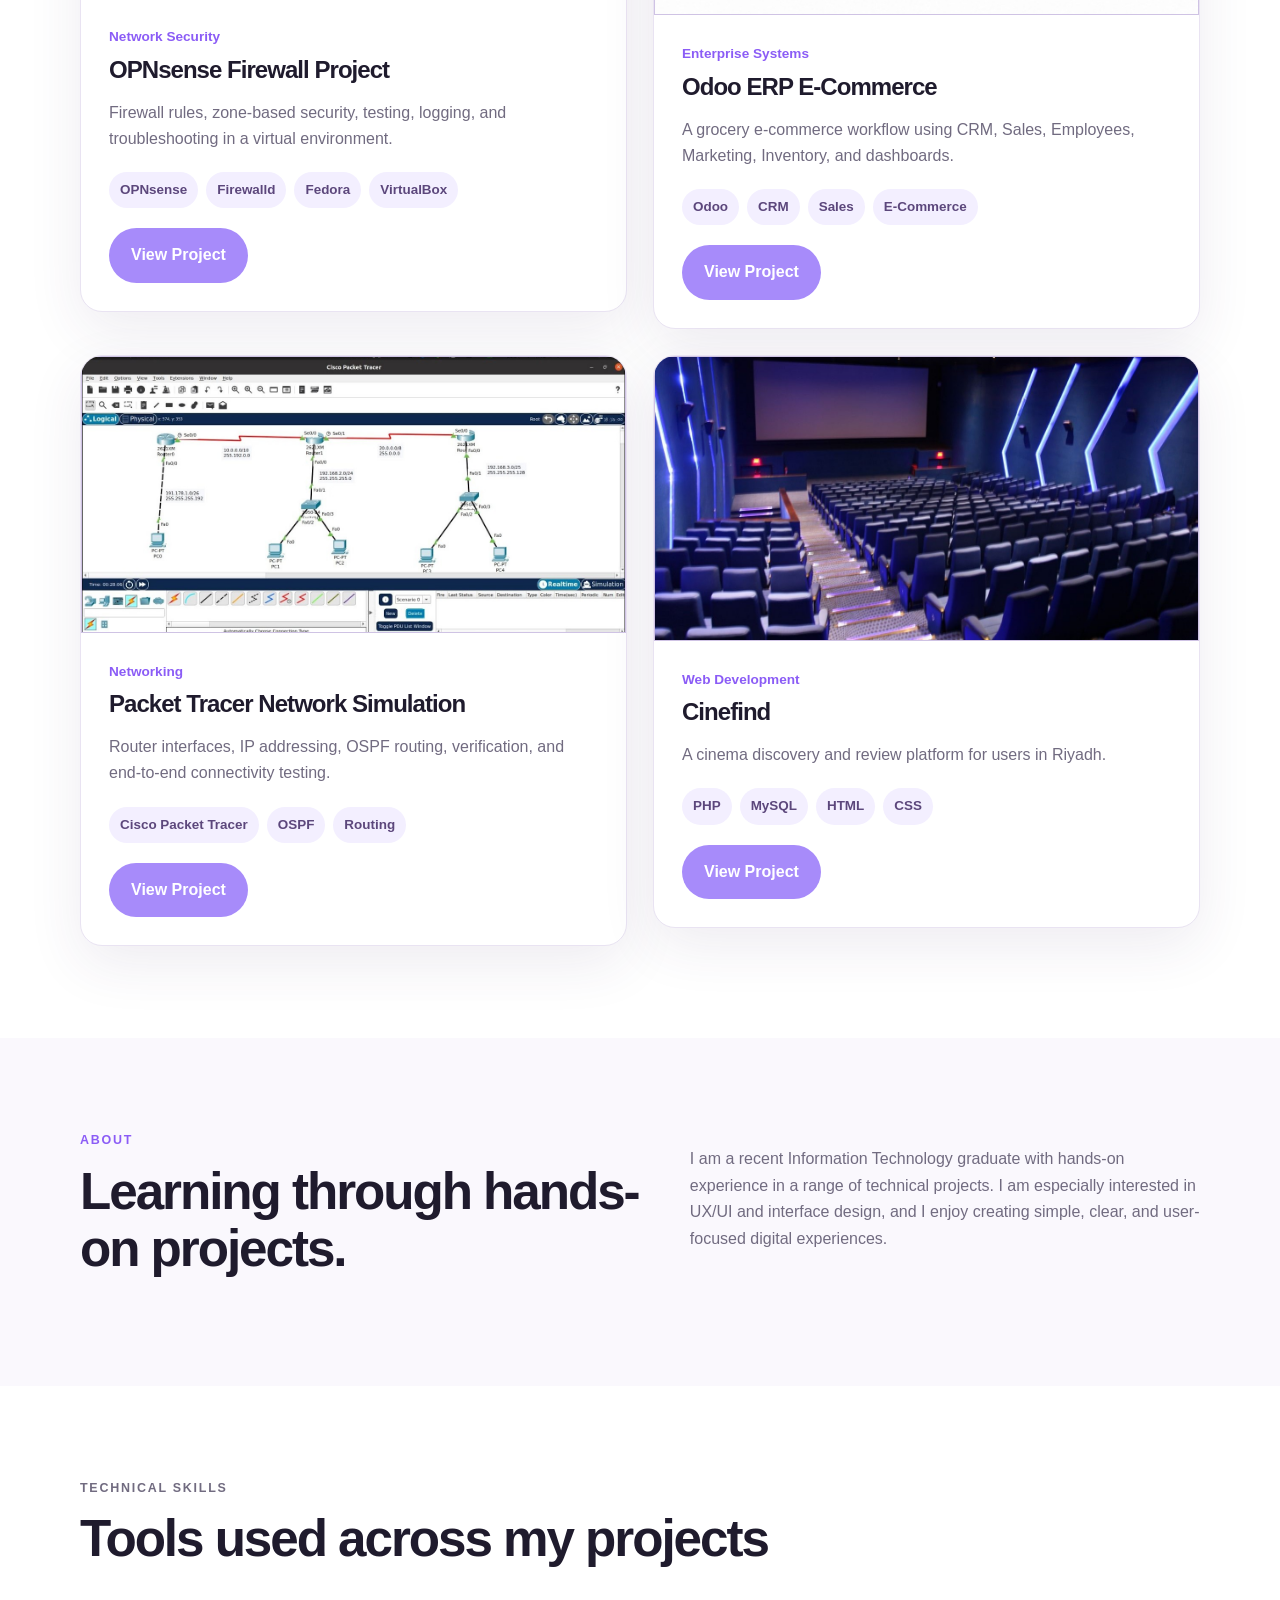
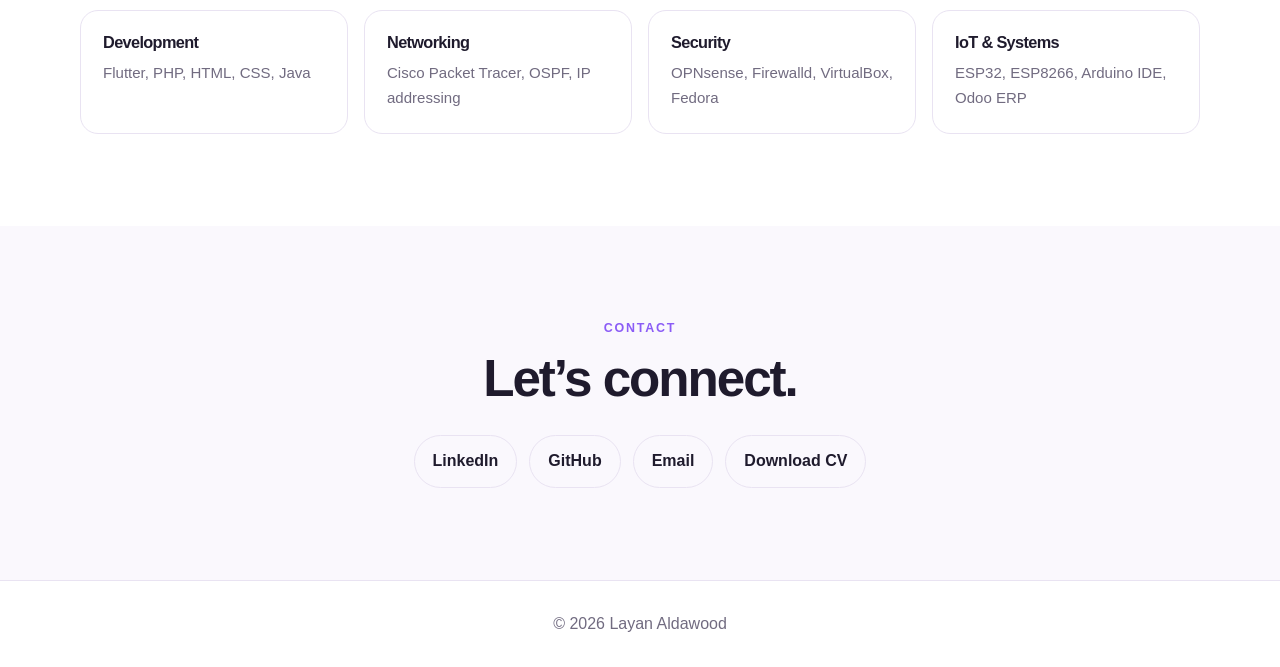
==== commit 19936eff: "Update index.html" ====
--- a/index.html
+++ b/index.html
@@ -344,9 +344,7 @@
      <h2>
       Let’s connect.
      </h2>
-     <p class="project-copy">
-      Replace the placeholder links below with your real details.
-     </p>
+     
      <div class="contact-links">
       <a href="#">
        LinkedIn
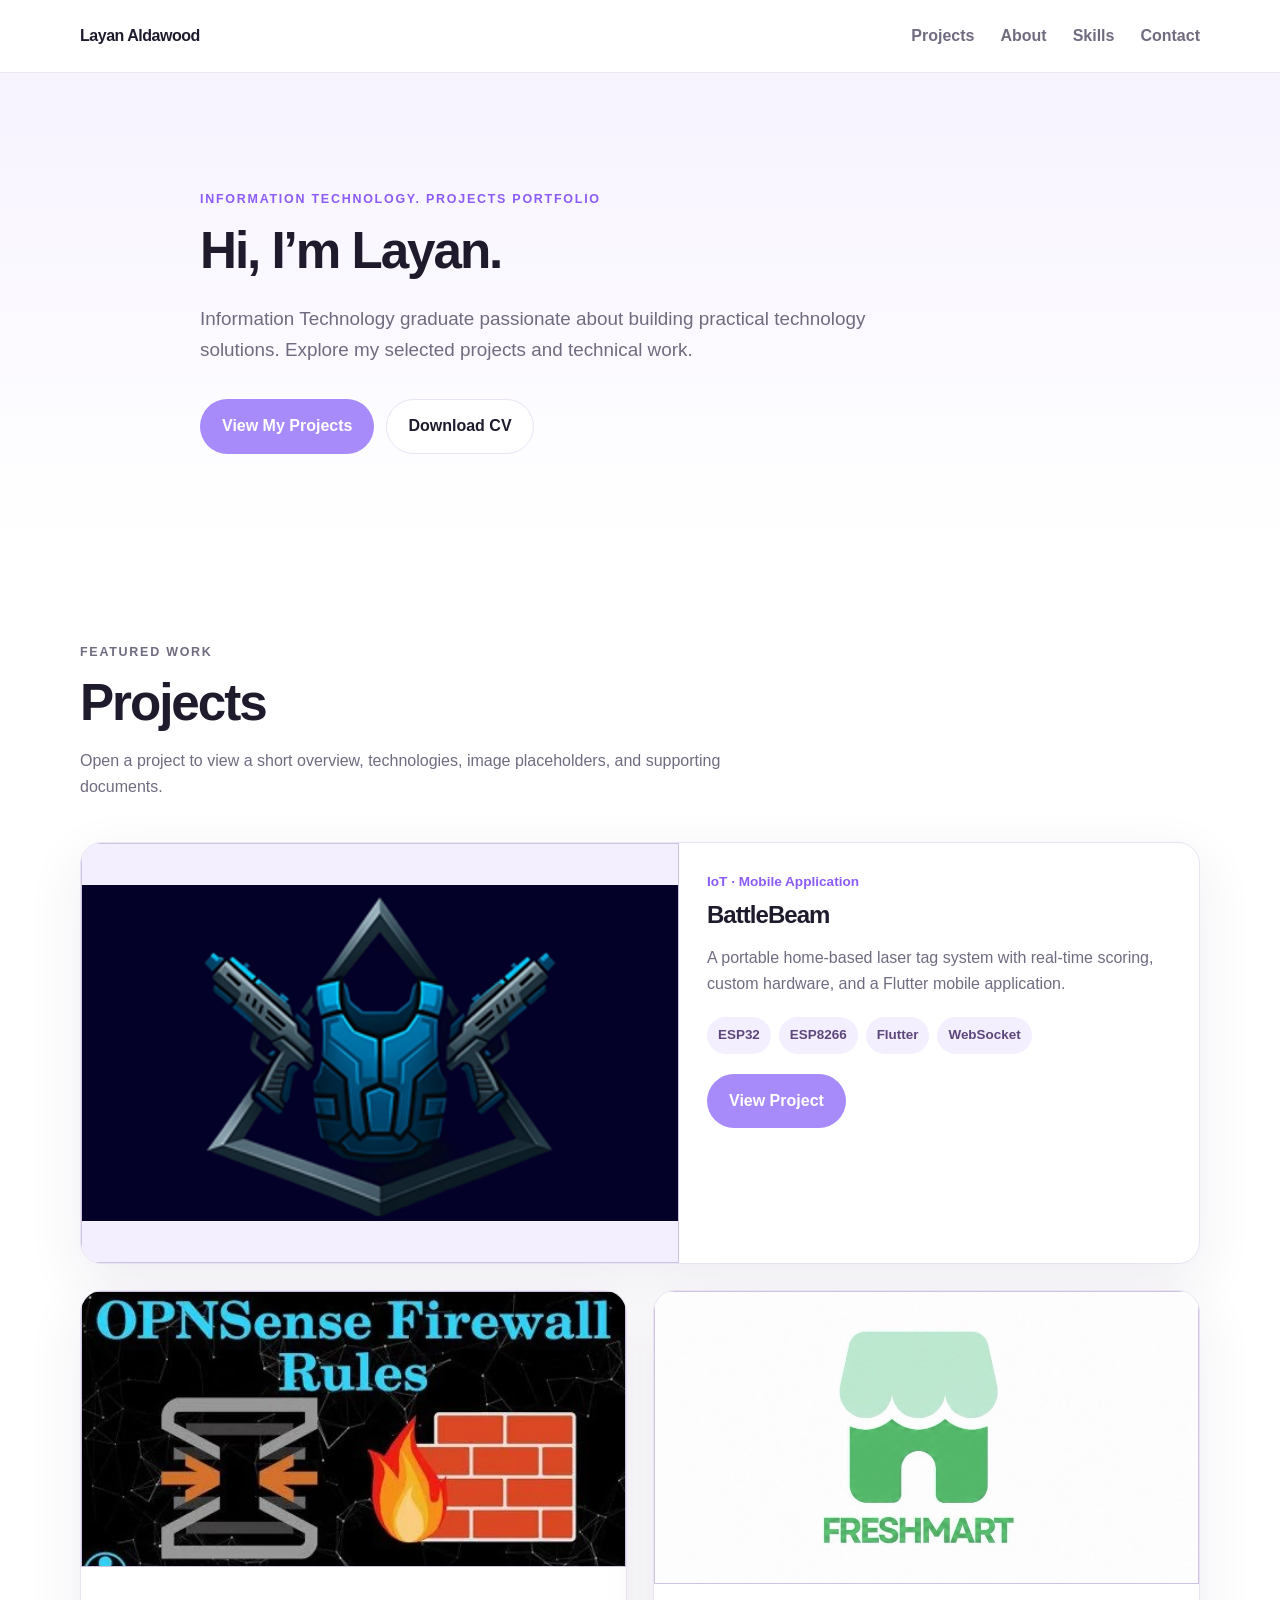
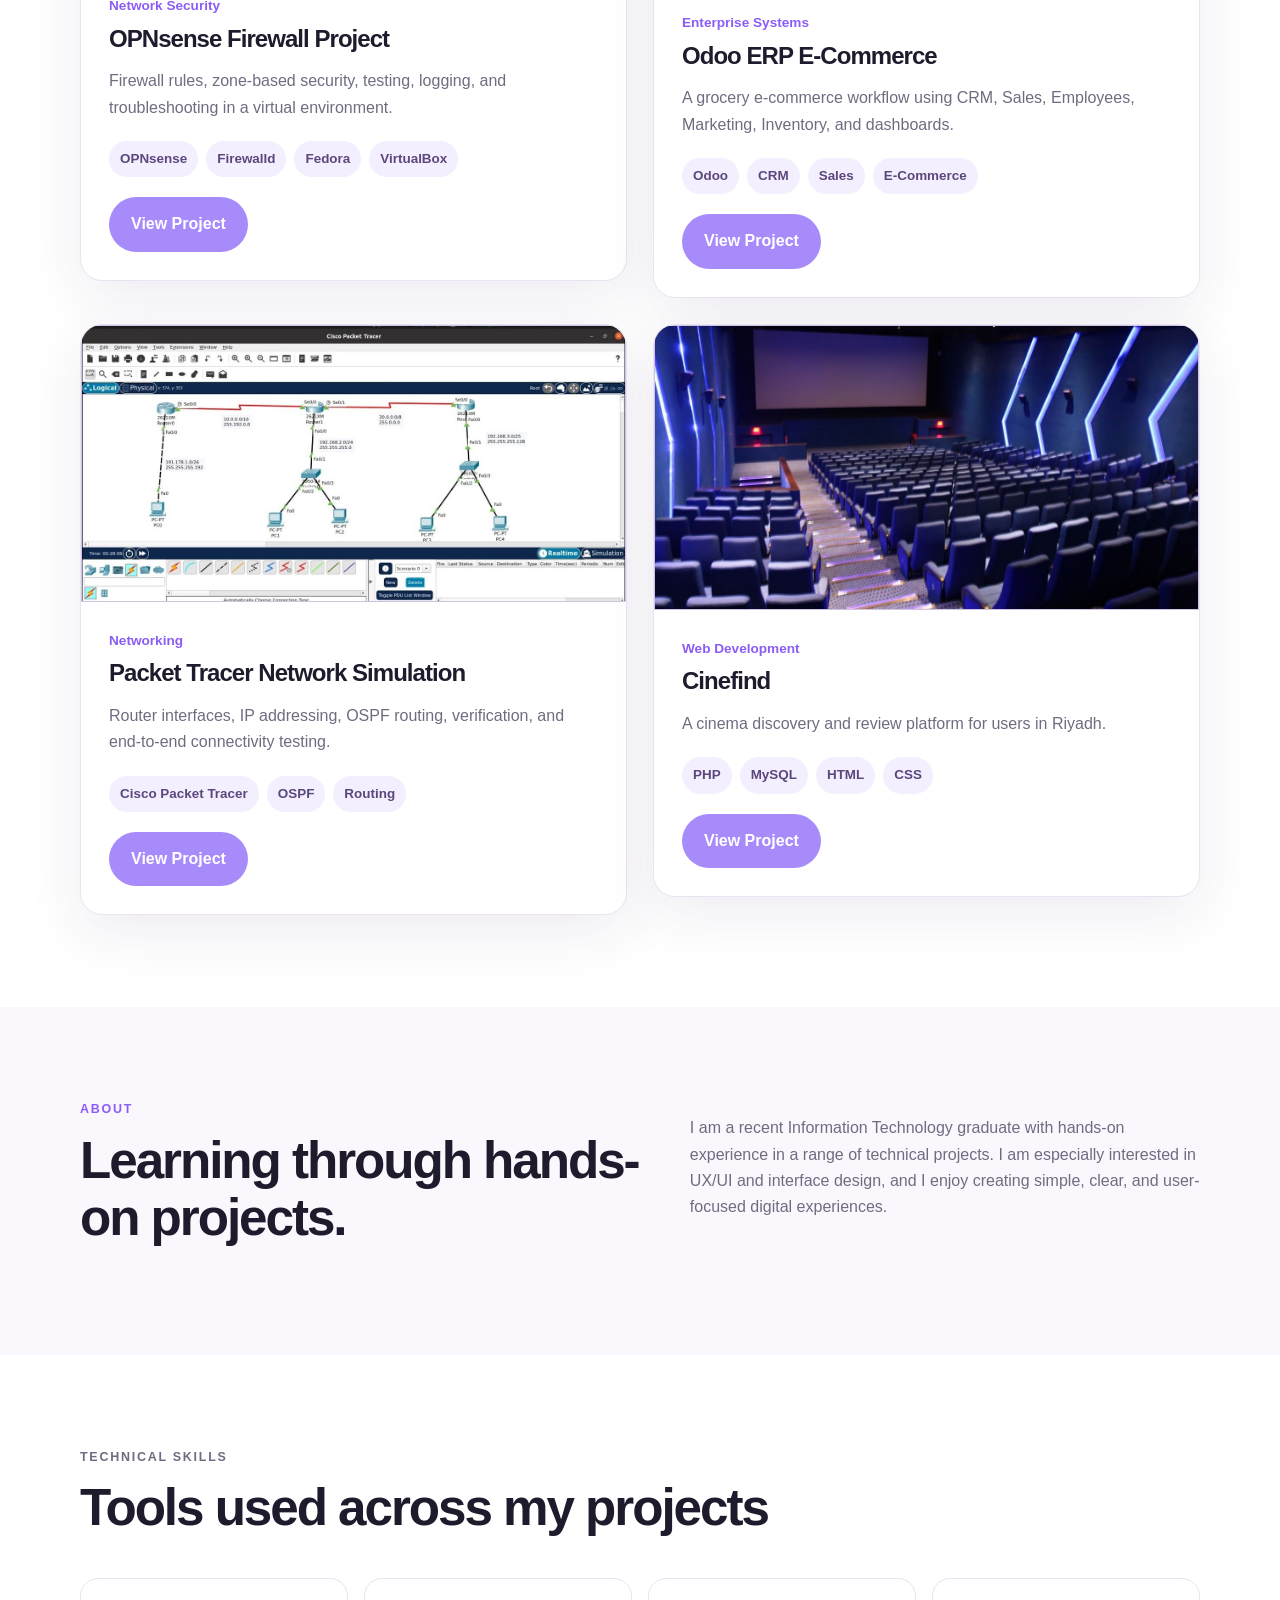
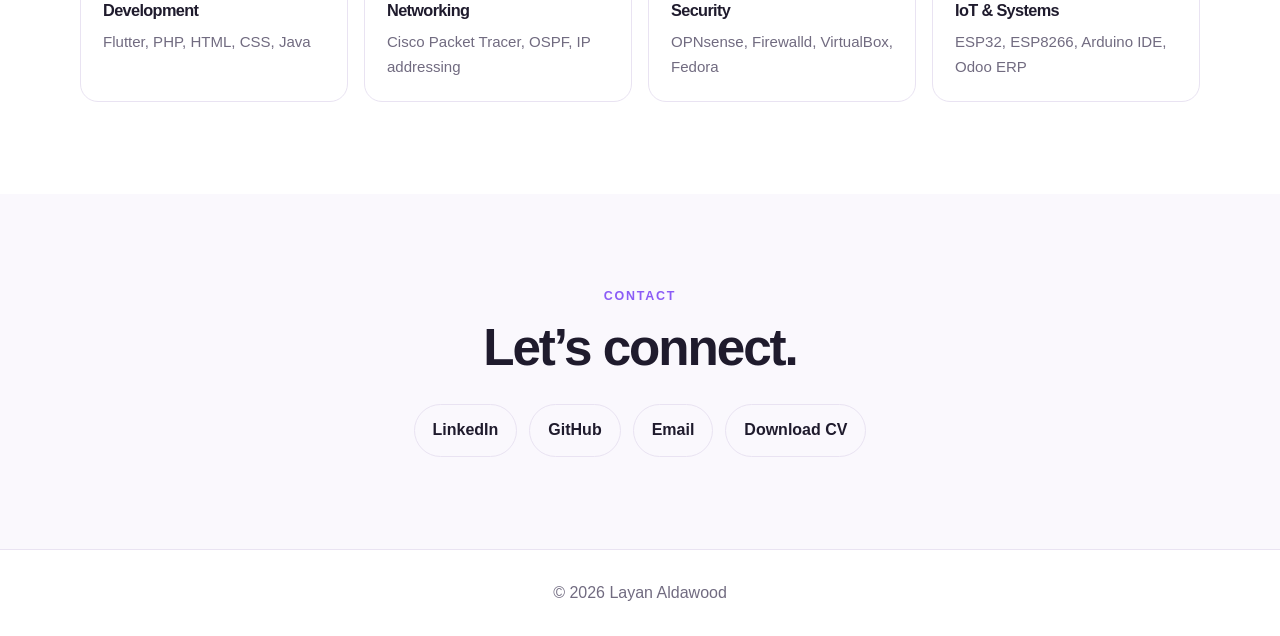
==== commit 11d2a0e4: "Update index.html" ====
--- a/index.html
+++ b/index.html
@@ -44,7 +44,7 @@
       Hi, I’m Layan.
      </h2>
      <p class="hero-text">
-      Information Technology graduate interested in software development, IoT, networking, cybersecurity, and enterprise systems. This portfolio highlights selected academic projects and hands-on work.
+      Information Technology graduate passionate about building practical technology solutions. Explore my selected projects and technical work.
      </p>
      <div class="button-row">
       <a class="button primary" href="#projects">
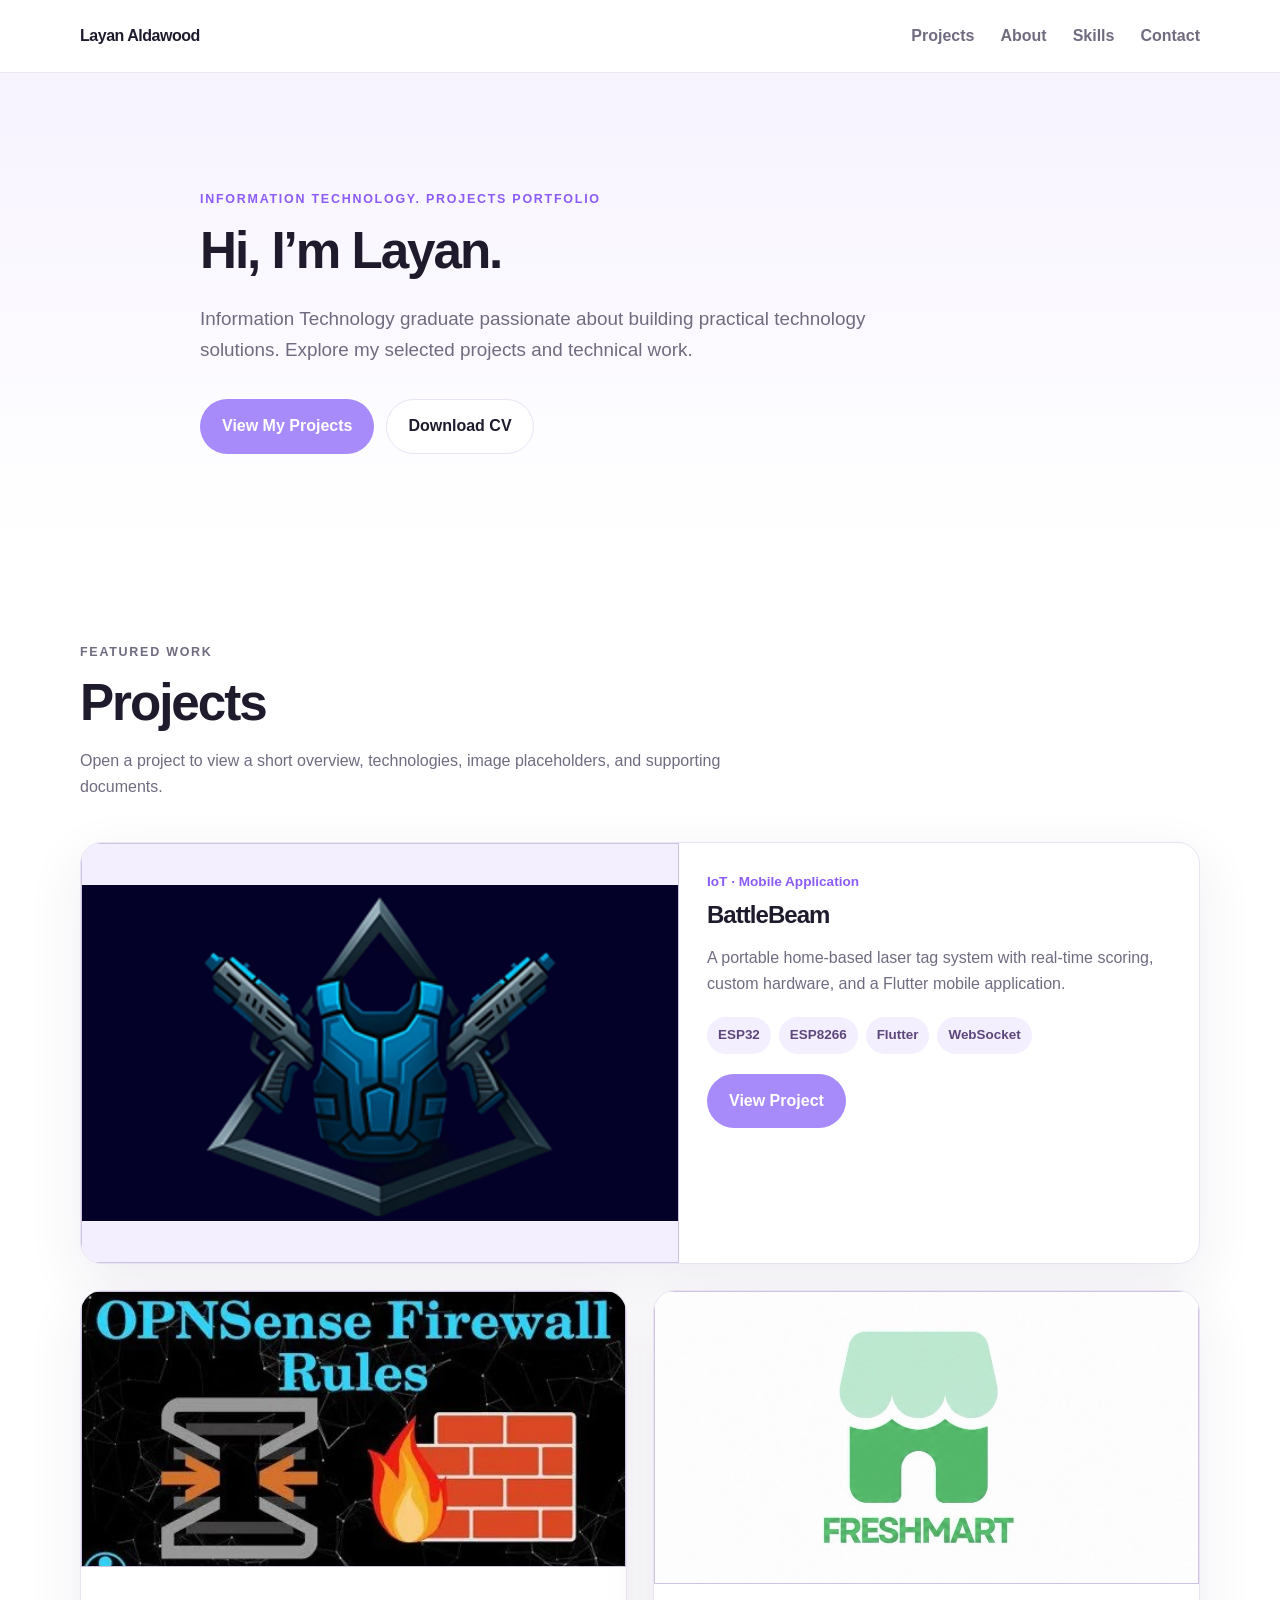
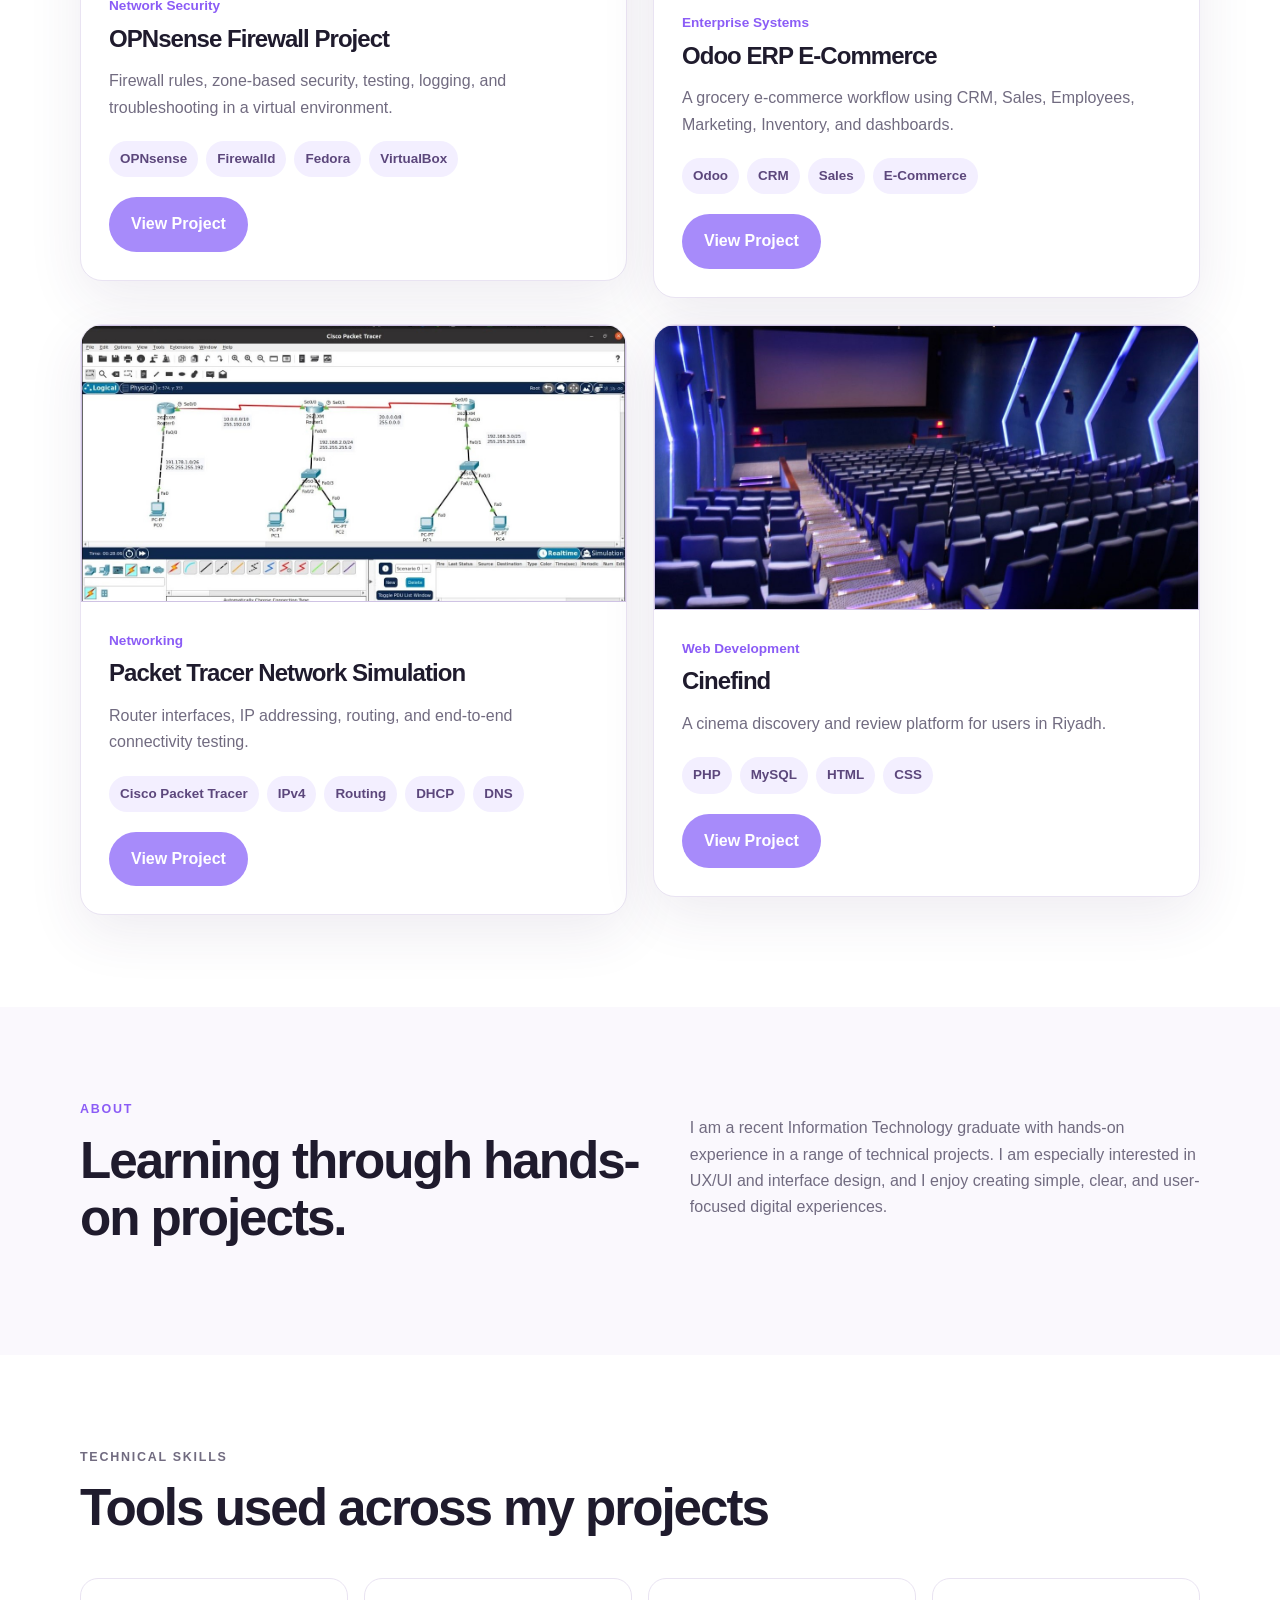
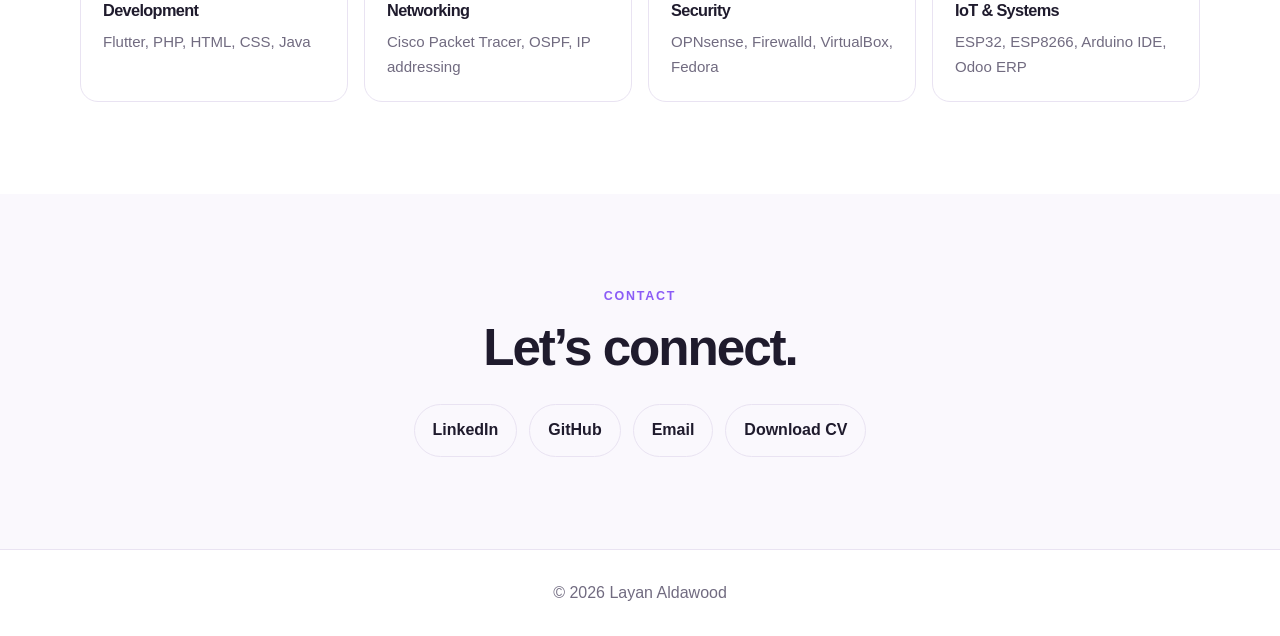
==== commit 5689d33d: "Update index.html" ====
--- a/index.html
+++ b/index.html
@@ -213,17 +213,23 @@
          Packet Tracer Network Simulation
         </h3>
         <p>
-         Router interfaces, IP addressing, OSPF routing, verification, and end-to-end connectivity testing.
+         Router interfaces, IP addressing, routing, and end-to-end connectivity testing.
         </p>
         <div class="tags">
          <span>
           Cisco Packet Tracer
          </span>
          <span>
-          OSPF
+          IPv4
          </span>
          <span>
           Routing
+         </span>
+         <span>
+          DHCP
+         </span>
+         <span>
+          DNS
          </span>
         </div>
         <a class="button primary" href="packettracer.html">
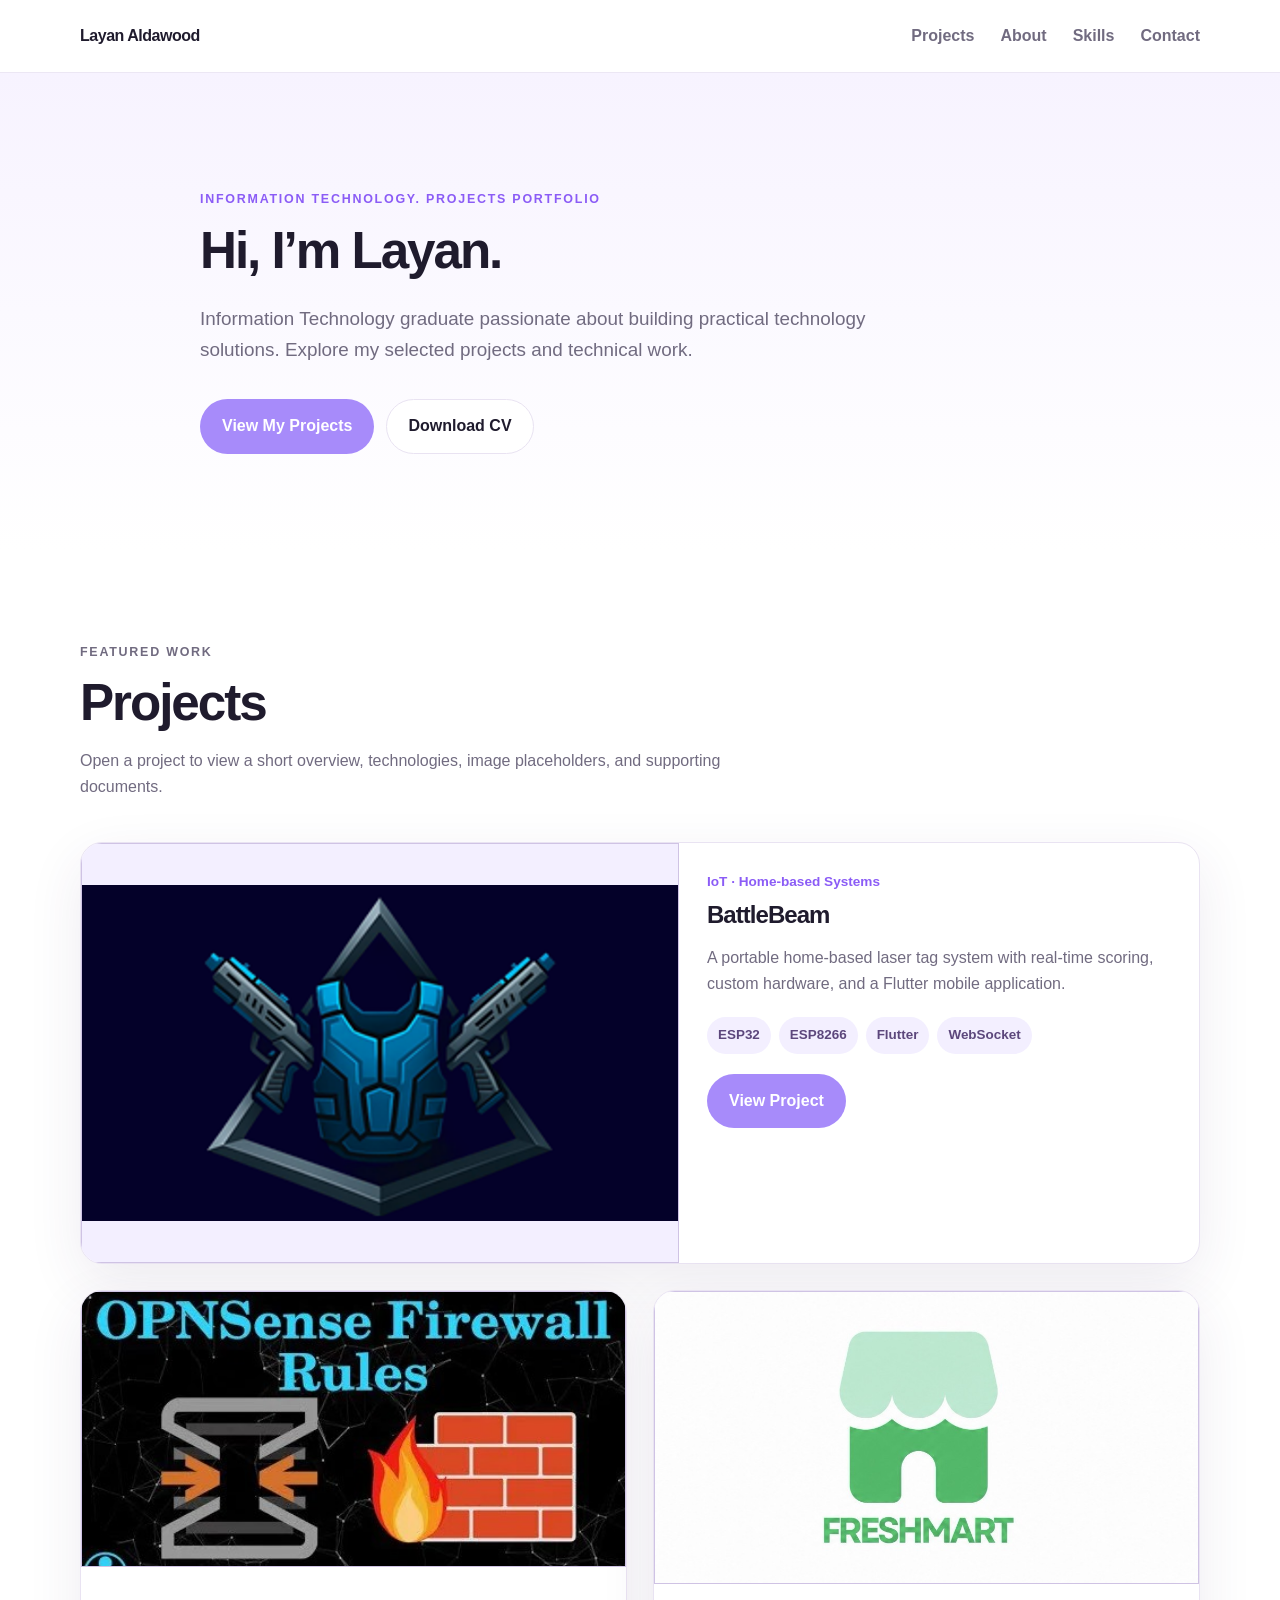
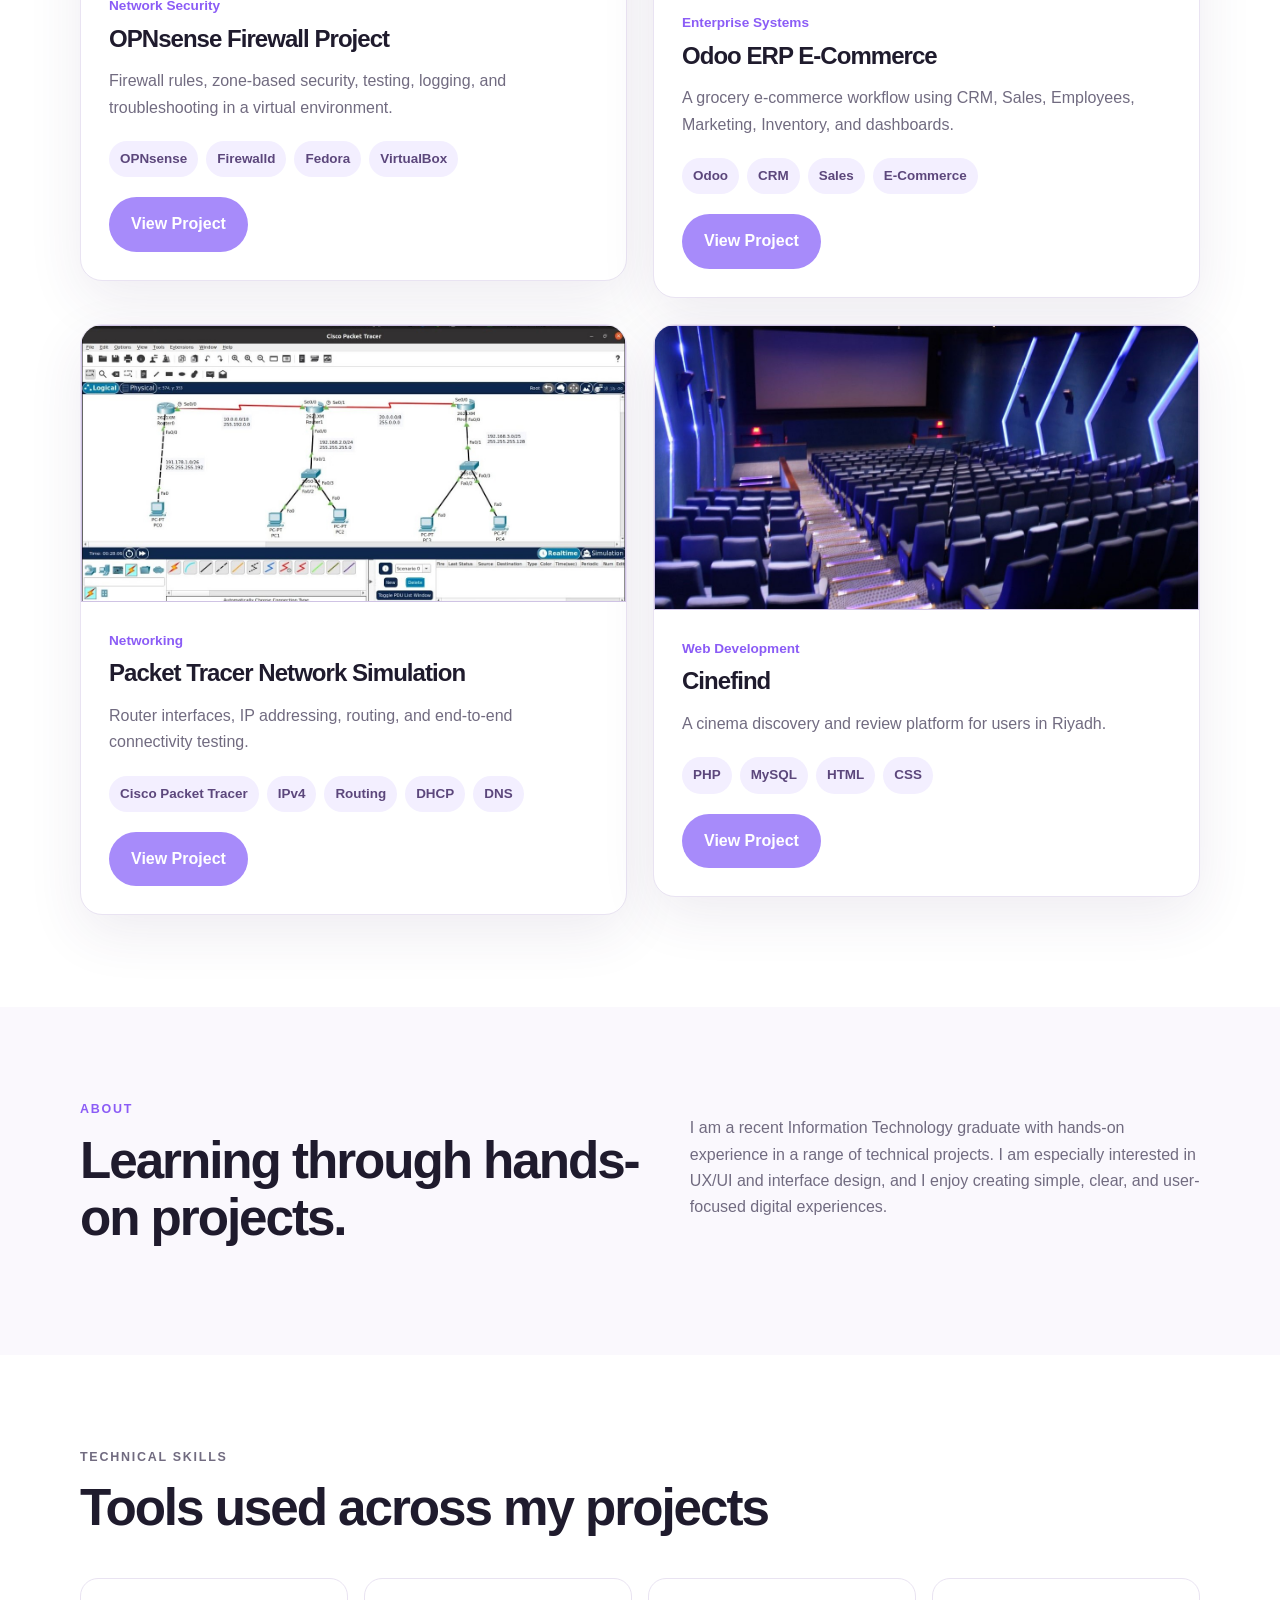
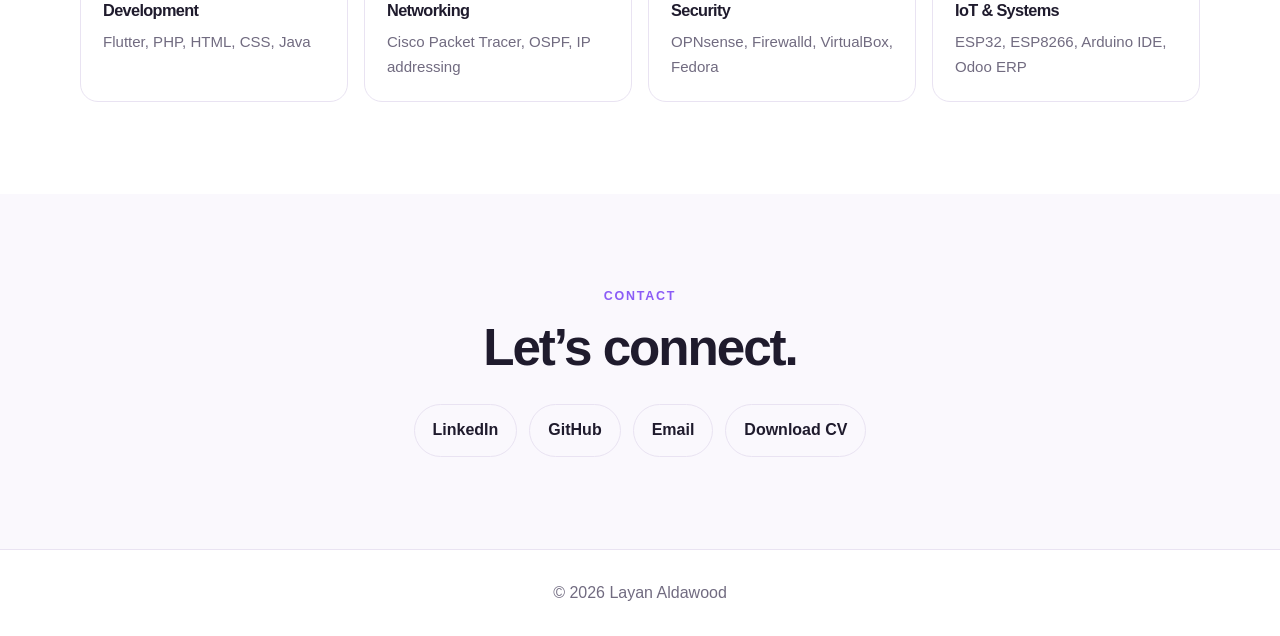
==== commit 08f52a87: "Update index.html" ====
--- a/index.html
+++ b/index.html
@@ -84,7 +84,7 @@
        </div>
        <div class="project-card-content">
         <p class="project-type">
-         IoT · Mobile Application
+         IoT · Home-based Systems
         </p>
         <h3>
          BattleBeam
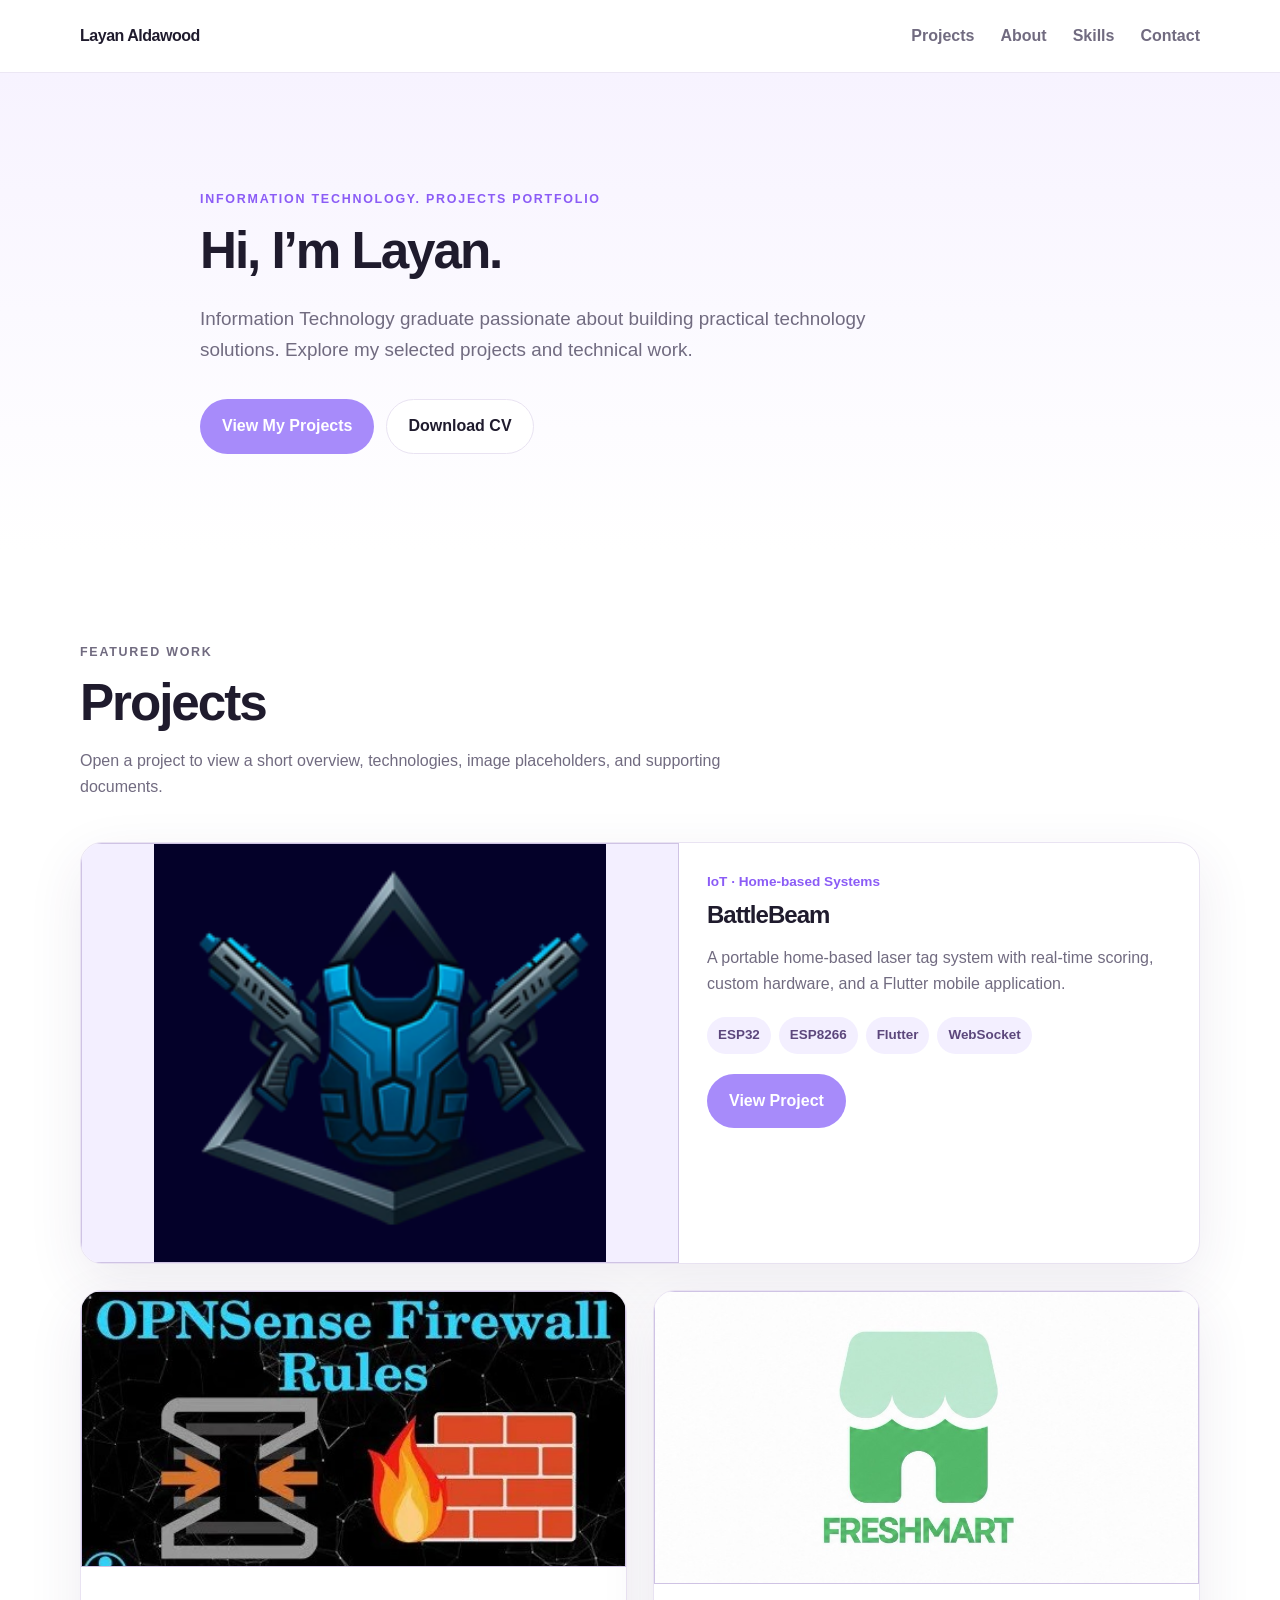
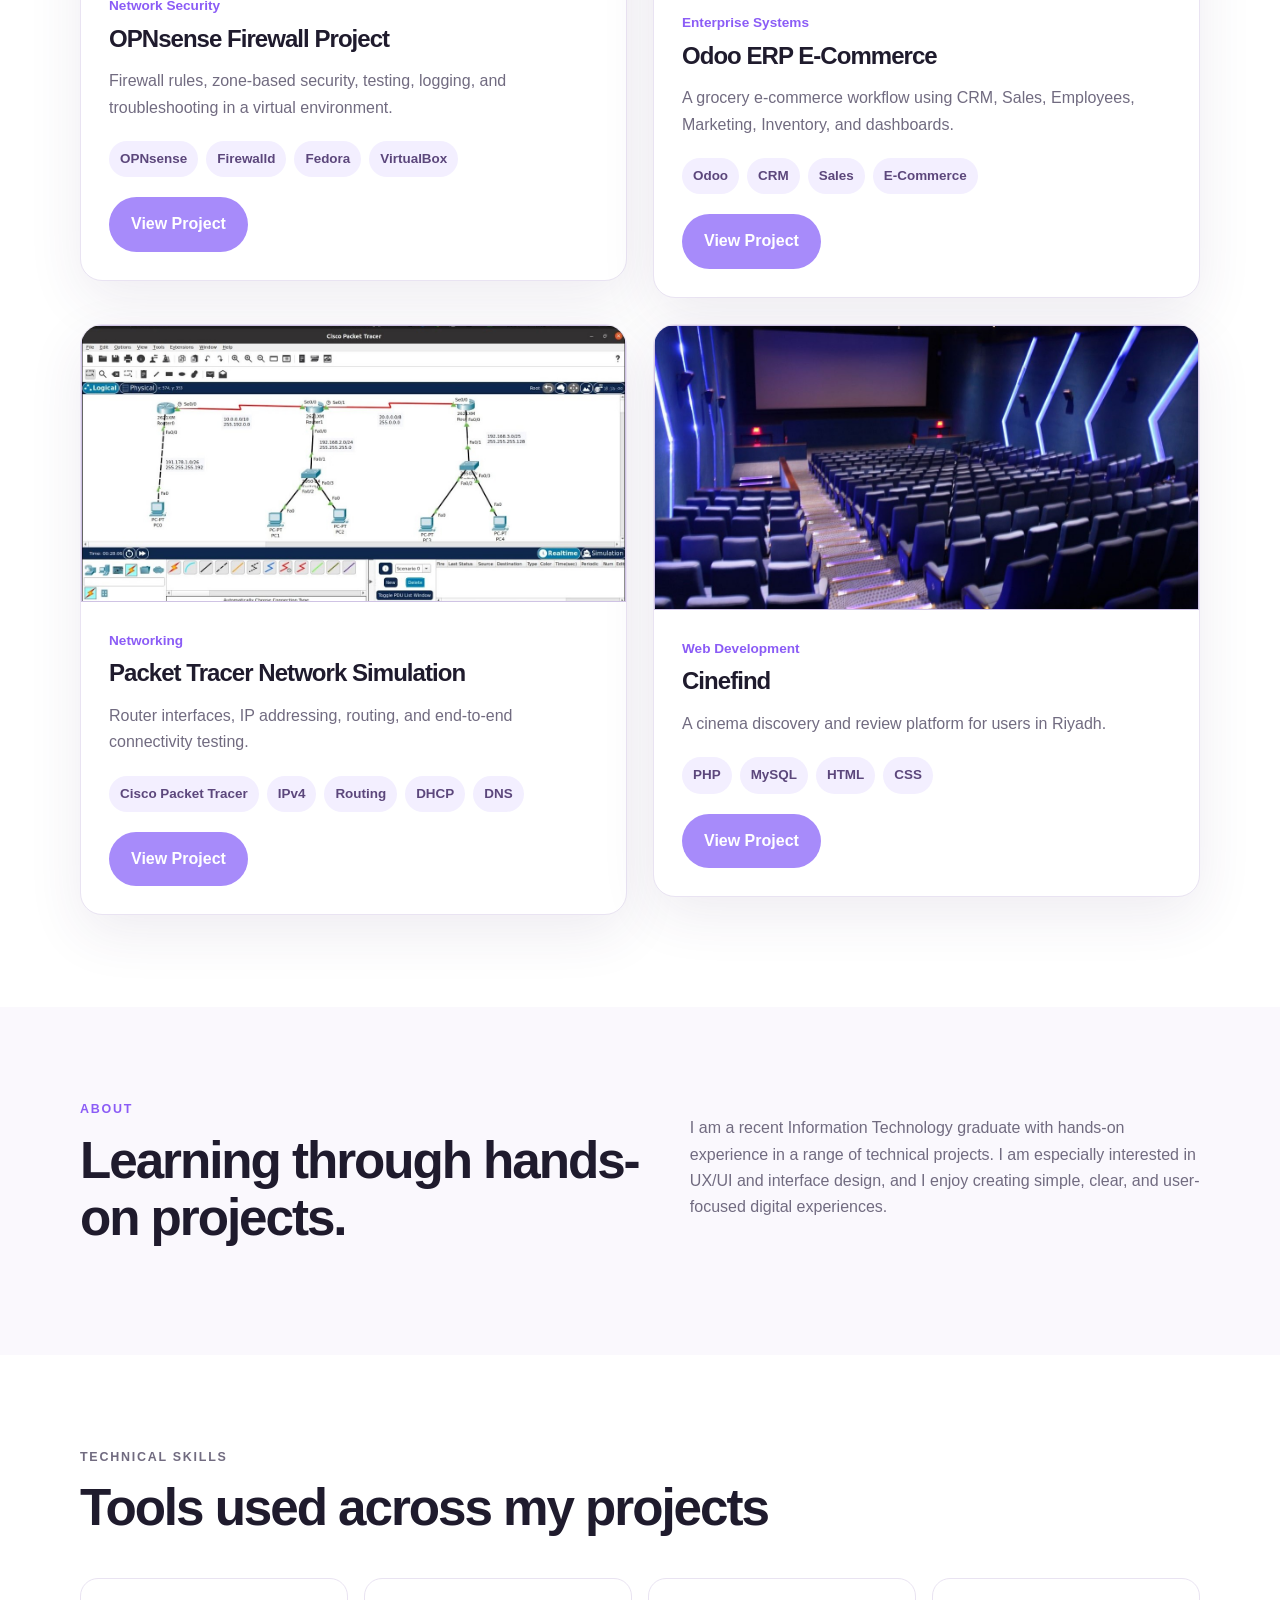
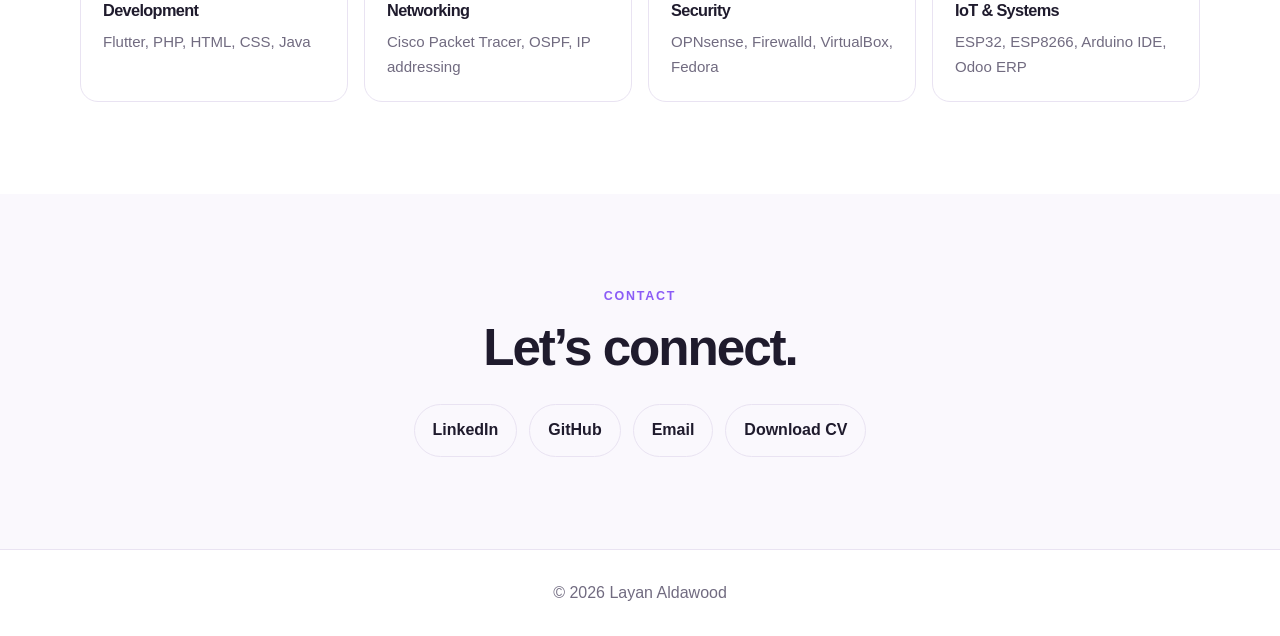
==== commit 54ad115d: "Update index.html" ====
--- a/index.html
+++ b/index.html
@@ -72,7 +72,7 @@
      <div class="projects-grid">
       <article class="project-card featured">
        <div class="project-image placeholder image-wrap missing">
-        <img alt="BattleBeam cover" src="images/battlebeam/cover1.png"/>
+        <img alt="BattleBeam cover" src="images/battlebeam/cover.png"/>
         <div class="placeholder-copy">
          <strong>
           Add BattleBeam cover
